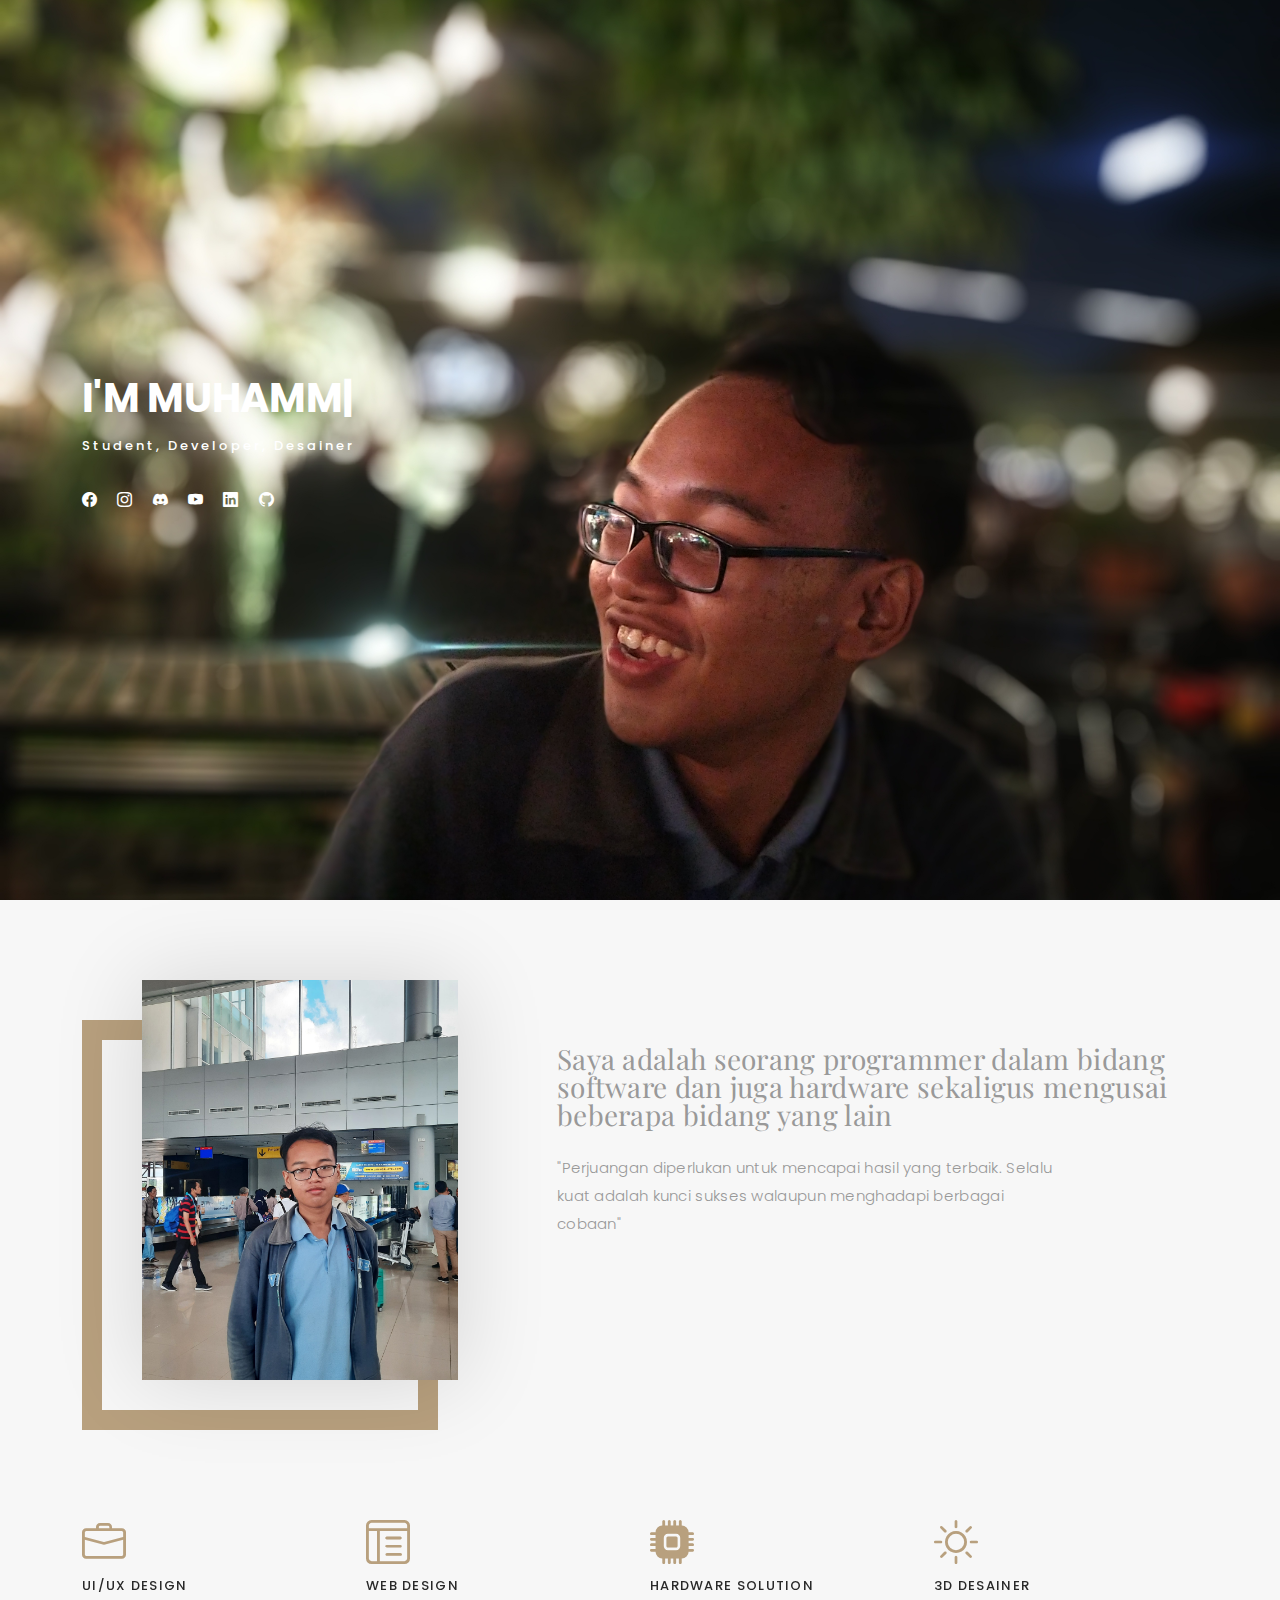
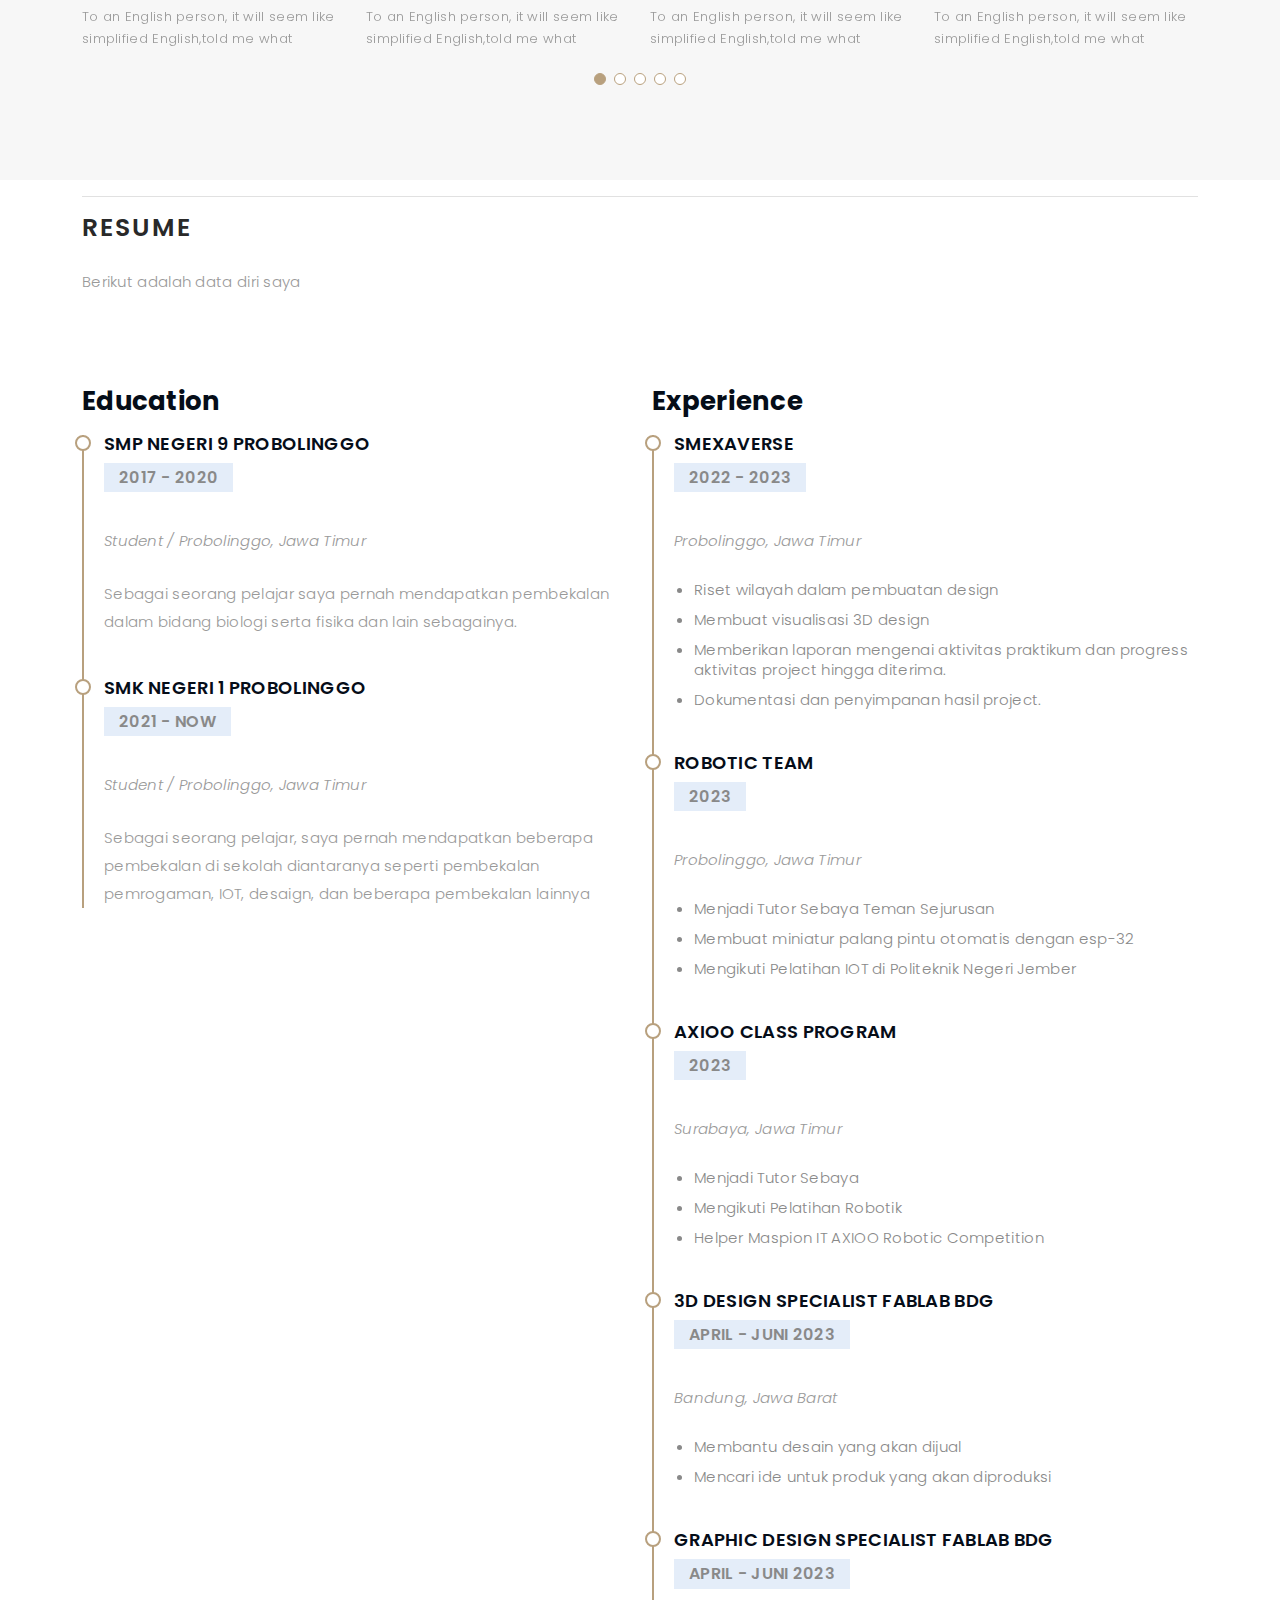
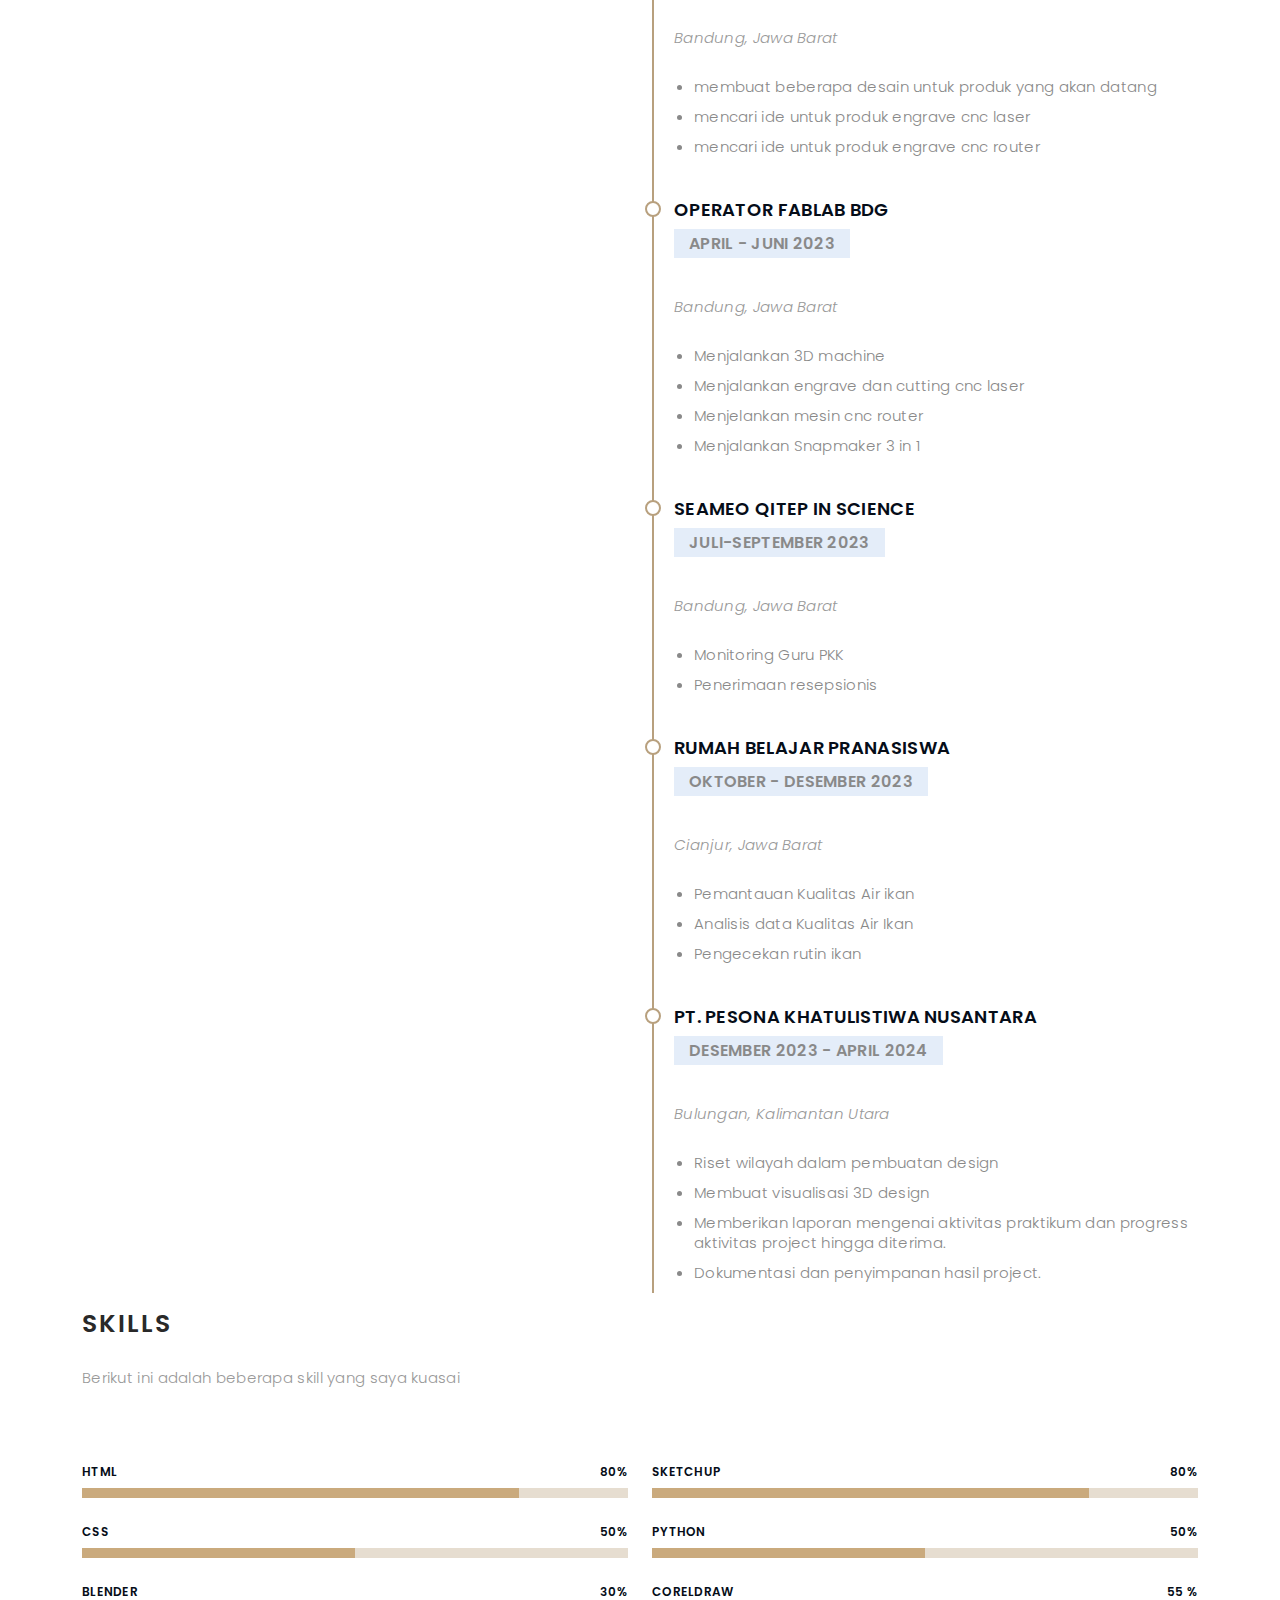
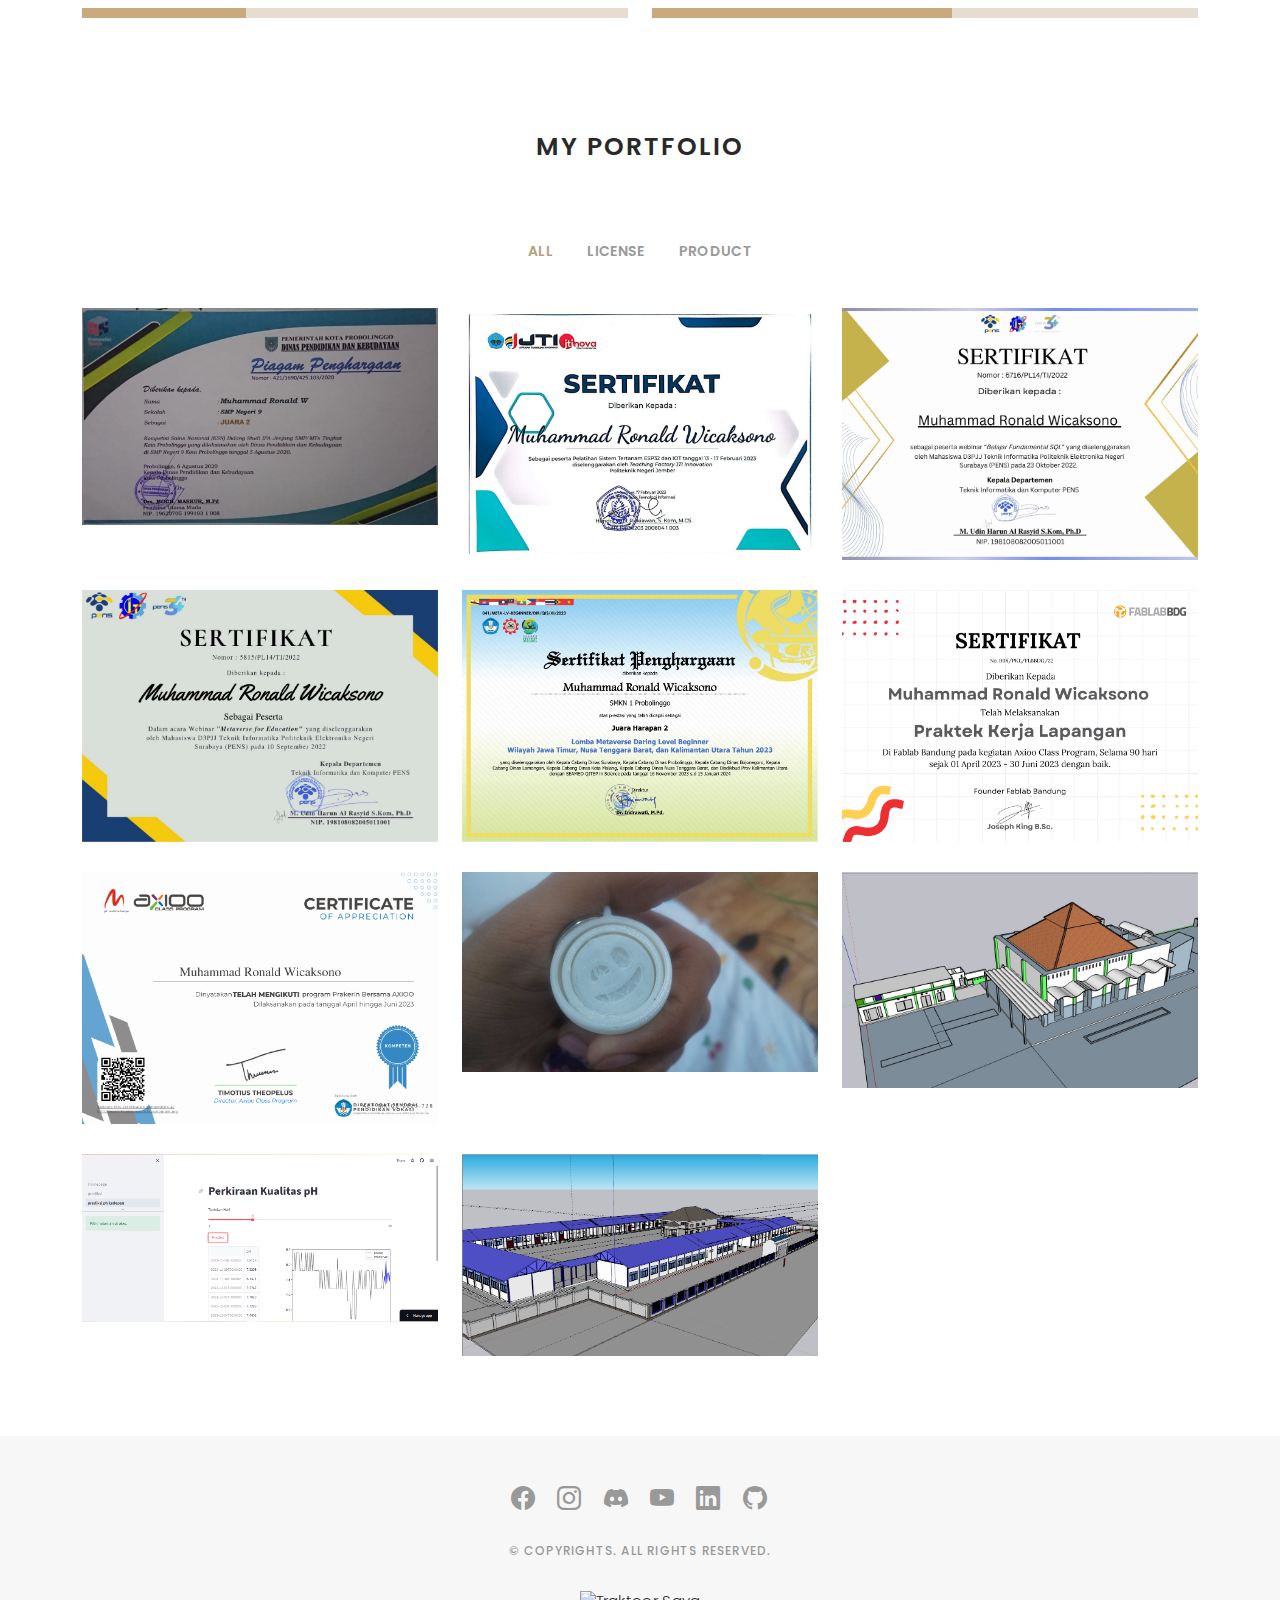
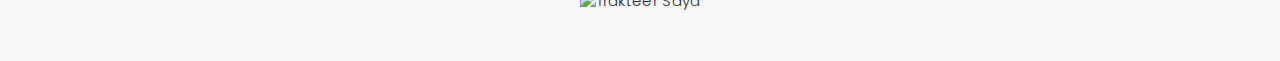
==== index.html @ d8daf514 "revisi1" ====
<!DOCTYPE html>
<html lang="en">

<head>
  <meta charset="utf-8">
  <meta content="width=device-width, initial-scale=1.0" name="viewport">

  <title>Portofolio</title>
  <meta content="" name="description">
  <meta content="" name="keywords">

  <!-- Favicons -->
  <link href="assets/img/favicon.png" rel="icon">
  <link href="assets/img/apple-touch-icon.png" rel="apple-touch-icon">

  <!-- Google Fonts -->
  <link href="https://fonts.googleapis.com/css?family=Poppins:300,300i,400,400i,500,500i,600,600i,700,700i|Playfair+Display:400,400i,500,500i,600,600i,700,700i,900,900i" rel="stylesheet">

  <!-- Vendor CSS Files -->
  <link href="assets/vendor/bootstrap/css/bootstrap.min.css" rel="stylesheet">
  <link href="assets/vendor/bootstrap-icons/bootstrap-icons.css" rel="stylesheet">
  <link href="assets/vendor/boxicons/css/boxicons.min.css" rel="stylesheet">
  <link href="assets/vendor/glightbox/css/glightbox.min.css" rel="stylesheet">
  <link href="assets/vendor/swiper/swiper-bundle.min.css" rel="stylesheet">

  <!-- Template Main CSS File -->
  <link href="assets/css/style.css" rel="stylesheet">


</head>



<body>

  <!-- ======= Header ======= -->
  <header id="header" class="fixed-top ">
    <div class="container d-flex align-items-center justify-content-between">

      <a href="index.html" class="logo"><img src="assets/img/logo-1.png" alt="" class="img-fluid"></a>
      <!-- Uncomment below if you prefer to use an text logo -->
      <!-- <h1 class="logo"><a href="index.html">Folio</a></h1> -->

      <nav id="navbar" class="navbar">
        <ul>
          <li><a class="nav-link scrollto active" href="#hero">Home</a></li>
          <li><a class="nav-link scrollto" href="#about">About</a></li>
          <li><a href="#resume" class="nav-link scrollto"> <span>Resume</span></a></li>
          <li><a class="nav-link  scrollto" href="#portfolio">Portfolio</a></li>
          <!-- <li><a class="nav-link  scrollto" href="#journal">Motivator</a></li> -->
          <li class="dropdown"><a href="#"><span>Blog</span> <i class="bi bi-chevron-down"></i></a>
            <ul>
              <li><a href="ebook.html">Ebook</a></li>
              <li><a href="video.html">Video</a></li>
              <li><a href="blog-grid.html">Blog</a></li>
            </ul>
          </li>
          <li><a class="nav-link scrollto" href="#contact">Contact</a></li>
          </ul>
          <i class="bi bi-list mobile-nav-toggle"></i>
      </nav><!-- .navbar -->

    </div>
  </header><!-- End Header -->

  <!-- ======= Hero Section ======= -->
  <div id="hero" class="home">

    <div class="container">
      <div class="hero-content">
        <h1>I'm <span class="typed" data-typed-items="Muhammad Ronald Wicaksono, Student, Developer, Desainer"></span></h1>
        <p>Student, Developer, Desainer</p>

        <ul class="list-unstyled list-social">
          <li><a href="https://www.facebook.com/roni.wicaksana.7"><i class="bi bi-facebook"></i></a></li>

          <li><a href="https://www.instagram.com/ronald_ue/"><i class="bi bi-instagram"></i></a></li>
          <li><a href="https://discord.gg/6JfQrn9T"><i class="bi bi-discord"></i></a></li>
          <li><a href="https://www.youtube.com/@Ronald_Wicaksono"><i class="bi bi-youtube"></i></a></li>
          <li><a href="https://www.linkedin.com/in/muhammad-ronald-wicaksono-7356532b0/"><i class="bi bi-linkedin"></i></a></li>
          <li><a href="https://github.com/ronald-afk"><i class="bi bi-github"></i></a></li>

        </ul>
      </div>
    </div>
  </div><!-- End Hero -->

  <main id="main">

    <!-- ======= About Section ======= -->
    <div id="about" class="paddsection">
      <div class="container">
        <div class="row justify-content-between">

          <div class="col-lg-4 ">
            <div class="div-img-bg">
              <div class="about-img">
                <img src="assets/img/Ronald1.jpg" class="img-responsive" alt="me">
              </div>
            </div>
          </div>

          <div class="col-lg-7">
            <div class="about-descr">

              <p class="p-heading">Saya adalah seorang programmer dalam bidang software dan juga hardware sekaligus mengusai beberapa bidang yang lain</p>
              <p class="separator">"Perjuangan diperlukan untuk mencapai hasil yang terbaik. Selalu kuat adalah kunci sukses walaupun menghadapi berbagai cobaan"</p>

            </div>
          </div>

        </div>
      </div>
    </div><!-- End About Section -->



    <!-- =======Services Section======= -->
    <div id="services">
      <div class="container">

        <div class="services-slider swiper" data-aos="fade-up" data-aos-delay="100">
          <div class="swiper-wrapper">

            <div class="swiper-slide">
              <div class="services-block">
                <i class="bi bi-briefcase"></i>
                <span>UI/UX DESIGN</span>
                <p class="separator">To an English person, it will seem like simplified English,told me what</p>
              </div>
            </div>
      
     <!-- End testimonial item -->

           
            <div class="swiper-slide">
              <div class="services-block">
                <i class="bi bi-layout-text-window-reverse"></i>
                <span>WEB DESIGN</span>
                <p class="separator">To an English person, it will seem like simplified English,told me what</p>
              </div>
            </div>
            <!-- End testimonial item -->

            <div class="swiper-slide">
              <div class="services-block">
                <i class="bi bi-cpu-fill"></i>
                <span>Hardware Solution</span>
                <p class="separator">To an English person, it will seem like simplified English,told me what</p>
              </div>
            </div>
            <!-- End testimonial item -->

            <div class="swiper-slide">
              <div class="services-block">
                <i class="bi bi-brightness-high"></i>
                <span>3D Desainer</span>
                <p class="separator">To an English person, it will seem like simplified English,told me what</p>
              </div>
            </div>
            <!-- End testimonial item -->

            <div class="swiper-slide">
              <div class="services-block">
                <i class="bi bi-wifi"></i>
                <span>Robotic/IOT</span>
                <p class="separator">To an English person, it will seem like simplified English,told me what</p>
              </div>
            </div>
            <!-- End testimonial item -->

          </div>
          <div class="swiper-pagination"></div>
        </div>

      </div>

    </div>
    <!-- End Services Section -->

<!-- ======= Resume Section ======= -->
    <section id="resume" class="resume">
      <div class="container">

        <div class="section-title">
          <hr>
          <h2>Resume</h2>
          <p>Berikut adalah data diri saya</p>
        </div>

        <div class="row">
          <div class="col-lg-6" data-aos="fade-up">
            
          
            <h3 class="resume-title">Education</h3>
          

            <div class="resume-item">
              <h4>SMP NEGERI 9 PROBOLINGGO</h4>
              <h5>2017 - 2020</h5>
              <p><em>Student / Probolinggo, Jawa Timur</em></p>
              <p>Sebagai seorang pelajar saya pernah mendapatkan pembekalan dalam bidang biologi serta fisika dan lain sebagainya.</p>
            </div>

            <div class="resume-item">
              <h4>SMK NEGERI 1 PROBOLINGGO</h4>
              <h5>2021 - NOW</h5>
              <p><em>Student / Probolinggo, Jawa Timur</em></p>
              <p>Sebagai seorang pelajar, saya pernah mendapatkan beberapa pembekalan di sekolah diantaranya seperti pembekalan pemrogaman, IOT, desaign, dan beberapa pembekalan lainnya</p>
            </div>
          </div>



          <div class="col-lg-6" data-aos="fade-up" data-aos-delay="100">
            
            
            
            <h3 class="resume-title">Experience</h3>
            <div class="resume-item">
              <h4>SMEXAVERSE</h4>
              <h5>2022 - 2023</h5>
              <p><em>Probolinggo, Jawa Timur</em></p>
              <ul>
                <li>Riset wilayah dalam pembuatan design</li>
                <li>Membuat visualisasi 3D design</li>
                <li>Memberikan laporan mengenai aktivitas praktikum dan progress aktivitas project hingga diterima.</li>
                <li>Dokumentasi dan penyimpanan hasil project.</li>
              </ul>
            </div>

            <div class="resume-item">
              <h4>Robotic Team</h4>
              <h5>2023</h5>
              <p><em>Probolinggo, Jawa Timur</em></p>
              <ul>
                <li>Menjadi Tutor Sebaya Teman Sejurusan</li>
                <li>Membuat miniatur palang pintu otomatis dengan esp-32</li>
                <li>Mengikuti Pelatihan IOT di Politeknik Negeri Jember</li>
              </ul>
            </div>

            <div class="resume-item">
              <h4>Axioo Class Program</h4>
              <h5>2023</h5>
              <p><em>Surabaya, Jawa Timur</em></p>
              <ul>
                <li>Menjadi Tutor Sebaya</li>
                <li>Mengikuti Pelatihan Robotik</li>
                <li>Helper Maspion IT AXIOO Robotic Competition</li>
              </ul>
            </div>

            <div class="resume-item">
              <h4>3D design specialist fablab bdg</h4>
              <h5>APRIL - JUNI 2023</h5>
              <p><em>Bandung, Jawa Barat </em></p>
              <ul>
                <li>Membantu desain yang akan dijual</li>
                <li>Mencari ide untuk produk yang akan diproduksi</li>
              </ul>
            </div>


            <div class="resume-item">
              <h4>Graphic design specialist fablab bdg</h4>
              <h5>APRIL - JUNI 2023</h5>
              <p><em>Bandung, Jawa Barat</em></p>
              <ul>
                <li>membuat beberapa desain untuk produk yang akan datang</li>
                <li>mencari ide untuk produk engrave cnc laser</li>
                <li>mencari ide untuk produk engrave cnc router </li>
              </ul>
            </div>

            <div class="resume-item">
              <h4>Operator fablab bdg</h4>
              <h5>APRIL - JUNI 2023</h5>
              <p><em>Bandung, Jawa Barat</em></p>
              <ul>
                <li>Menjalankan 3D machine</li>
                <li>Menjalankan engrave dan cutting cnc laser</li>
                <li>Menjelankan mesin cnc router </li>
                <li>Menjalankan Snapmaker 3 in 1</li>
              </ul>
            </div>

            <div class="resume-item">
              <h4>Seameo Qitep In Science</h4>
              <h5>JULI-SEPTEMBER 2023</h5>
              <p><em>Bandung, Jawa Barat</em></p>
              <ul>
                <li>Monitoring Guru PKK</li>
                <li>Penerimaan resepsionis</li>
              </ul>
            </div>
           
            <div class="resume-item">
              <h4>Rumah Belajar Pranasiswa</h4>
              <h5>OKTOBER - DESEMBER 2023</h5>
              <p><em>Cianjur, Jawa Barat</em></p>
              <ul>
                <li>Pemantauan Kualitas Air ikan</li>
                <li>Analisis data Kualitas Air Ikan</li>
                <li>Pengecekan rutin ikan</li>
              </ul>
            </div>

            <div class="resume-item">
              <h4>Pt. Pesona Khatulistiwa Nusantara</h4>
              <h5>DESEMBER 2023 - APRIL 2024</h5>
              <p><em>Bulungan, Kalimantan Utara</em></p>
              <ul>
                <li>Riset wilayah dalam pembuatan design</li>
                <li>Membuat visualisasi 3D design</li>
                <li>Memberikan laporan mengenai aktivitas praktikum dan progress aktivitas project hingga diterima.</li>
                <li>Dokumentasi dan penyimpanan hasil project.</li>
              </ul>
            </div>

            
          </div>
        </div>

      </div>
    </section>
<!--resume end-->


    <section id="skills" class="skills section-bg">
      <div class="container">

        <div class="section-title">
          <h2>Skills</h2>
          <p>Berikut ini adalah beberapa skill yang saya kuasai</p>
        </div>

        <div class="row skills-content">

          <div class="col-lg-6" data-aos="fade-up">

            <div class="progress">
              <span class="skill">HTML <i class="val">80%</i></span>
              <div class="progress-bar-wrap">
                <div class="progress-bar" role="progressbar" aria-valuenow="80" aria-valuemin="0" aria-valuemax="100" style="width: 80%;"></div>
              </div>
            </div>

            <div class="progress">
              <span class="skill">CSS <i class="val">50%</i></span>
              <div class="progress-bar-wrap">
                <div class="progress-bar" role="progressbar" aria-valuenow="50" aria-valuemin="0" aria-valuemax="100" style="width: 50%;"></div>
              </div>
            </div>

            <div class="progress">
              <span class="skill">Blender <i class="val">30%</i></span>
              <div class="progress-bar-wrap">
                <div class="progress-bar" role="progressbar" aria-valuenow="30" aria-valuemin="0" aria-valuemax="100" style="width: 30%;"></div>
              </div>
            </div>

          </div>

          <div class="col-lg-6" data-aos="fade-up" data-aos-delay="100">

            <div class="progress">
              <span class="skill">Sketchup <i class="val">80%</i></span>
              <div class="progress-bar-wrap">
                <div class="progress-bar" role="progressbar" aria-valuenow="80" aria-valuemin="0" aria-valuemax="100"style="width: 80%;"></div>
              </div>
            </div>

            <div class="progress">
              <span class="skill">python <i class="val">50%</i></span>
              <div class="progress-bar-wrap">
                <div class="progress-bar" role="progressbar" aria-valuenow="50" aria-valuemin="0" aria-valuemax="100" style="width: 50%;"></div>
              </div>
            </div>

            <div class="progress">
              <span class="skill">Coreldraw <i class="val">55 %</i></span>
              <div class="progress-bar-wrap">
                <div class="progress-bar" role="progressbar" aria-valuenow="55" aria-valuemin="0" aria-valuemax="100" style="width: 55%;"></div>
              </div>
            </div>

          </div>

        </div>

      </div>
    </section><!-- End Skills Section -->


    <!-- ======= Portfolio Section ======= -->
    <div id="portfolio" class="paddsection">

      <div class="container">
        <div class="section-title text-center">
          <h2>My Portfolio</h2>
        </div>
      </div>

      <div class="container">

        <div class="row">
          <div class="col-lg-12 d-flex justify-content-center">
            <ul id="portfolio-flters">
              <li data-filter="*" class="filter-active">All</li>
              <li data-filter=".filter-app">License</li>
              <li data-filter=".filter-card">Product</li>
            </ul>
          </div>
        </div>

        <div class="row portfolio-container">
          
          <div class="col-lg-4 col-md-6 portfolio-item filter-app">
            <img src="assets/img/portfolio/Image-026_21_17_10.jpg" class="img-fluid" alt="">
            <div class="portfolio-info">
              <h4>Olimpiade Sains Nasional Jenjang SMP Tingkat Kota</h4>
              <p>Juara 2</p>
              <a href="assets/img/portfolio/Image-026_21_17_10.jpg" data-gallery="portfolioGallery" class="portfolio-lightbox preview-link" title="Sertifikat"><i class="bx bx-plus"></i></a>
              <!-- <a href="olim.html" class="details-link" title="More Details"><i class="bx bx-link"></i></a> -->
            </div>
          </div>


          <div class="col-lg-4 col-md-6 portfolio-item filter-app">
            <img src="assets/img/portfolio/019f91025c5849c688b2c9b4520b6557-1.png" class="img-fluid" alt="">
            <div class="portfolio-info">
              <h4>Pelatihan Robotik Politeknik jember</h4>
              <p>IOT</p>
              <a href="assets/img/portfolio/019f91025c5849c688b2c9b4520b6557-1.png" data-gallery="portfolioGallery" class="portfolio-lightbox preview-link" title="Sertifikat"><i class="bx bx-plus"></i></a>
              <!-- <a href="portfolio-details.html" class="details-link" title="More Details"><i class="bx bx-link"></i></a> -->
            </div>
          </div>

          <div class="col-lg-4 col-md-6 portfolio-item filter-app">
            <img src="assets/img/portfolio/4D00048D-CD06-4955-98D0-FE4026859D26.jpg" class="img-fluid" alt="">
            <div class="portfolio-info">
              <h4>Webinar SQL PENS</h4>
              <p>Fundamental SQL</p>
              <a href="assets/img/portfolio/4D00048D-CD06-4955-98D0-FE4026859D26.jpg" data-gallery="portfolioGallery" class="portfolio-lightbox preview-link" title="Sertifikat"><i class="bx bx-plus"></i></a>
              <!-- <a href="portfolio-details.html" class="details-link" title="More Details"><i class="bx bx-link"></i></a> -->
            </div>
          </div>

          <div class="col-lg-4 col-md-6 portfolio-item filter-app">
            <img src="assets/img/portfolio/Muhammad Ronald Wicaksono-1.png" class="img-fluid" alt="">
            <div class="portfolio-info">
              <h4>Metaverse Education PENS</h4>
              <p>Fundamental Metaverse</p>
              <a href="assets/img/portfolio/Muhammad Ronald Wicaksono-1.png" data-gallery="portfolioGallery" class="portfolio-lightbox preview-link" title="Sertifikat"><i class="bx bx-plus"></i></a>
              <!-- <a href="portfolio-details.html" class="details-link" title="More Details"><i class="bx bx-link"></i></a> -->
            </div>
          </div>

          <div class="col-lg-4 col-md-6 portfolio-item filter-app">
            <img src="assets/img/portfolio/11_Sertifikat Juara Harapan Meta lv Beginner-1.png" class="img-fluid" alt="">
            <div class="portfolio-info">
              <h4>Metaverse Daring Level Beginner Wilayah Jawa Timur, Nusa Tenggara Barat, 
                Kalimantan Utara 2023
                 </h4>
              <p>Fundamental Metaverse</p>
              <a href="assets/img/portfolio/11_Sertifikat Juara Harapan Meta lv Beginner-1.png" data-gallery="portfolioGallery" class="portfolio-lightbox preview-link" title="Sertifikat"><i class="bx bx-plus"></i></a>
              <!-- <a href="portfolio-details.html" class="details-link" title="More Details"><i class="bx bx-link"></i></a> -->
            </div>
          </div>


          <div class="col-lg-4 col-md-6 portfolio-item filter-app">
            <img src="assets/img/portfolio/Sertifikat Fablab Bandung-5.png" class="img-fluid" alt="">
            <div class="portfolio-info">
              <h4>Fablab Bandung</h4>
              <p>Praktek Kerja Lapangan</p>
              <a href="assets/img/portfolio/Sertifikat Fablab Bandung-5.png" data-gallery="portfolioGallery" class="portfolio-lightbox preview-link" title="Sertifikat"><i class="bx bx-plus"></i></a>
              <!-- <a href="portfolio-details.html" class="details-link" title="More Details"><i class="bx bx-link"></i></a> -->
            </div>
          </div>

          <div class="col-lg-4 col-md-6 portfolio-item filter-app">
            <img src="assets/img/portfolio/muhammad-ronald-wicaksono-axioo.png" class="img-fluid" alt="">
            <div class="portfolio-info">
              <h4>AXIOO</h4>
              <p>Praktek Kerja Lapangan</p>
              <a href="assets/img/portfolio/muhammad-ronald-wicaksono-axioo.png" data-gallery="portfolioGallery" class="portfolio-lightbox preview-link" title="Sertifikat"><i class="bx bx-plus"></i></a>
              <!-- <a href="portfolio-details.html" class="details-link" title="More Details"><i class="bx bx-link"></i></a> -->
            </div>
          </div>


          <div class="col-lg-4 col-md-6 portfolio-item filter-card">
            <img src="assets/img/portfolio/WhatsApp Image 2023-07-04 at 06.11.07.jpg" class="img-fluid" alt="">
            <div class="portfolio-info">
              <h4>3D PRINT</h4>
              <p>Emoji dan lainnya</p>
              <a href="assets/img/portfolio/WhatsApp Image 2023-07-04 at 06.11.07.jpg" data-gallery="portfolioGallery" class="portfolio-lightbox preview-link" title="produk"><i class="bx bx-plus"></i></a>
              <!-- <a href="Fablab.html" class="details-link" title="More Details"><i class="bx bx-link"></i></a> -->
            </div>
          </div>

         
          <div class="col-lg-4 col-md-6 portfolio-item filter-card">
            <img src="assets/img/portfolio/Screenshot 2023-07-03 134053.jpg" class="img-fluid" alt="">
            <div class="portfolio-info">
              <h4>Musholla dan ruang pramuka SMKN 1 PROBOLINGGO</h4>
              <p>Metaverse 2022</p>
              <a href="assets/img/portfolio/Screenshot 2023-07-03 134053.jpg" data-gallery="portfolioGallery" class="portfolio-lightbox preview-link" title="produk"><i class="bx bx-plus"></i></a>
              <!-- <a href="portfolio-details.html" class="details-link" title="More Details"><i class="bx bx-link"></i></a> -->
            </div> 
          </div>

            <div class="col-lg-4 col-md-6 portfolio-item filter-card">
            <img src="assets/img/portfolio/Capture2.PNG" class="img-fluid" alt="">
            <div class="portfolio-info">
              <h4>Prediksi Kualitas Air Ikan Nila</h4>
              <p>Rumah Belajar Pranasiswa</p>
              <a href="assets/img/portfolio/Capture2.PNG" data-gallery="portfolioGallery" class="portfolio-lightbox preview-link" title="produk"><i class="bx bx-plus"></i></a>
              <a href="Kualitas.html" class="details-link" title="More Details"><i class="bx bx-link"></i></a>
            </div> 
          </div>


          <div class="col-lg-4 col-md-6 portfolio-item filter-card">
            <img src="assets/img/portfolio/rancangan SMA.png" class="img-fluid" alt="">
            <div class="portfolio-info">
              <h4>Rancangan Sekolah Menengah Atas</h4>
              <p>PT. PESONA KHATULISTIWA NUSANTARA</p>
              <a href="assets/img/portfolio/rancangan SMA.png" data-gallery="portfolioGallery" class="portfolio-lightbox preview-link" title="Desaign"><i class="bx bx-plus"></i></a>
              <a href="Sekayan.html" class="details-link" title="More Details"><i class="bx bx-link"></i></a>
            </div> 
          </div>








        </div>
      </div>
    </div>
    






    
    
    <!-- End Portfolio Section -->

    <!-- ======= Journal Section ======= -->
    <!-- <div id="journal" class="text-left paddsection">

      <div class="container">
        <div class="section-title text-center">
          <h2>Motivator</h2>
        </div>
      </div>

        <div class="container">
          <div class="journal-block">
            <div class="row">

              <div class="col-lg-4 col-md-6">
                <div class="journal-info">

                  <img src="assets/img/download (3).jpeg" class="img-responsive" alt="img"></a>

                  <div class="journal-txt">

                    <h4>Cak Lontong</h4>

                    <p class="separator">"Hidup ini adalah pilihan, anda harus menentukannya sekarang, atau pilihan itu yang akan menentukan 
                      hidup anda sekarang, itu akan sangat sakit, seperti saya. nanti."</p>

                  </div>

                </div>
              </div>

              <div class="col-lg-4 col-md-6">
                <div class="journal-info">

                <img src="assets/img/1200x600-viral-tulisan-almarhum-dono-warkop-kritik-polisi-beperut-gendut-200714b.jpg" class="img-responsive" alt="img"></a>

                  <div class="journal-txt">

                    <h4>Dono</h4>
                    <p class="separator">"Status sosial tampaknya menjadi penting dalam kehidupan kita. Siapa yang bicara dan bukan apa yang dibicarakan masih menjadi gaya hidup kita."
                    </p>

                  </div>

                </div>
              </div>

              <div class="col-lg-4 col-md-6">
                <div class="journal-info">

                  <img src="assets/img/download (2).jpeg" class="img-responsive" alt="img"></a>

                  <div class="journal-txt">

                    <h4>ALBERT EINSTAIN</h4>
                    <p class="separator">"A person who never made a mistake never tried anything new."
                    </p>

                  </div>

                </div>
              </div>

            </div>
          </div>
        </div>

    </div> -->
    

    <!-- ======= Contact Section ======= -->
    <!-- <div id="contact" class="paddsection">
      <div class="container">
        <div class="contact-block1">
          <div class="row">

            <div class="col-lg-6">
              <div class="contact-contact">

                <h2 class="mb-30">GET IN TOUCH</h2>

                <ul class="contact-details">
                  <li><span>Jl. Kh. Ahmad Dahlan, No.02</span></li>
                  <li><span>Probolinggo, Indonesia</span></li>
                  <li><span>+62 823-1791-6900</span></li>
                  <li><span>ronaldwicaksono005@gmail.com</span></li>
                </ul>

              </div>
            </div>

            <div class="col-lg-6">
              <form action="forms/contact.php" method="post" role="form" class="php-email-form">
                <div class="row gy-3">

                  <div class="col-lg-6">
                    <div class="form-group contact-block1">
                      <input type="text" name="name" class="form-control" id="name" placeholder="Your Name" required>
                    </div>
                  </div>

                  <div class="col-lg-6">
                    <div class="form-group">
                      <input type="email" class="form-control" name="email" id="email" placeholder="Your Email" required>
                    </div>
                  </div>

                  <div class="col-lg-12">
                    <div class="form-group">
                      <input type="text" class="form-control" name="subject" id="subject" placeholder="Subject" required>
                    </div>
                  </div>

                  <div class="col-lg-12">
                    <div class="form-group">
                      <textarea class="form-control" name="message" placeholder="Message" required></textarea>
                    </div>
                  </div>

                  <div class="col-lg-12">
                    <div class="loading">Loading</div>
                    <div class="error-message"></div>
                    <div class="sent-message">Your message has been sent. Thank you!</div>
                  </div>

                  <div class="mt-0">
                    <input type="submit" class="btn btn-defeault btn-send" value="Send message">
                  </div>

                </div>
              </form>
            </div>
          </div>
        </div>
      </div>
    </div>End Contact Section -->

  </main><!-- End #main -->

  <!-- ======= Footer ======= -->
  <div id="footer" class="text-center">
    <div class="container">
      <div class="socials-media text-center">

        <ul class="list-unstyled">
          <li><a href="https://www.facebook.com/roni.wicaksana.7"><i class="bi bi-facebook"></i></a></li>
          
          <li><a href="https://www.instagram.com/ronald_ue/"><i class="bi bi-instagram"></i></a></li>
          <li><a href="https://discord.gg/6JfQrn9T"><i class="bi bi-discord"></i></a></li>
          <li><a href="https://www.youtube.com/@Ronald_Wicaksono"><i class="bi bi-youtube"></i></a></li>
          <li><a href="https://www.linkedin.com/in/muhammad-ronald-wicaksono-7356532b0/"><i class="bi bi-linkedin"></i></a></li>
          <li><a href="https://github.com/ronald-afk"><i class="bi bi-github"></i></a></li>
        </ul>

      </div>

      <p>&copy; Copyrights. All rights reserved.</p>
      <a href="https://trakteer.id/RonaldWicaksono" target="_blank"><img id="wse-buttons-preview" src="https://cdn.trakteer.id/images/embed/trbtn-red-1.png" height="40" style="border:0px;height:40px;" alt="Trakteer Saya"></a>
      <div class="credits">
      
        
      </div>

    </div>
  </div><!-- End Footer -->

  <a href="#" class="back-to-top d-flex align-items-center justify-content-center"><i class="bi bi-arrow-up-short"></i></a>

  <!-- Vendor JS Files -->
  <script src="assets/vendor/bootstrap/js/bootstrap.bundle.min.js"></script>
  <script src="assets/vendor/glightbox/js/glightbox.min.js"></script>
  <script src="assets/vendor/isotope-layout/isotope.pkgd.min.js"></script>
  <script src="assets/vendor/swiper/swiper-bundle.min.js"></script>
  <script src="assets/vendor/typed.js/typed.umd.js"></script>
  <script src="assets/vendor/php-email-form/validate.js"></script>

  <!-- Template Main JS File -->
  <script src="assets/js/main.js"></script>

</body>

</html>
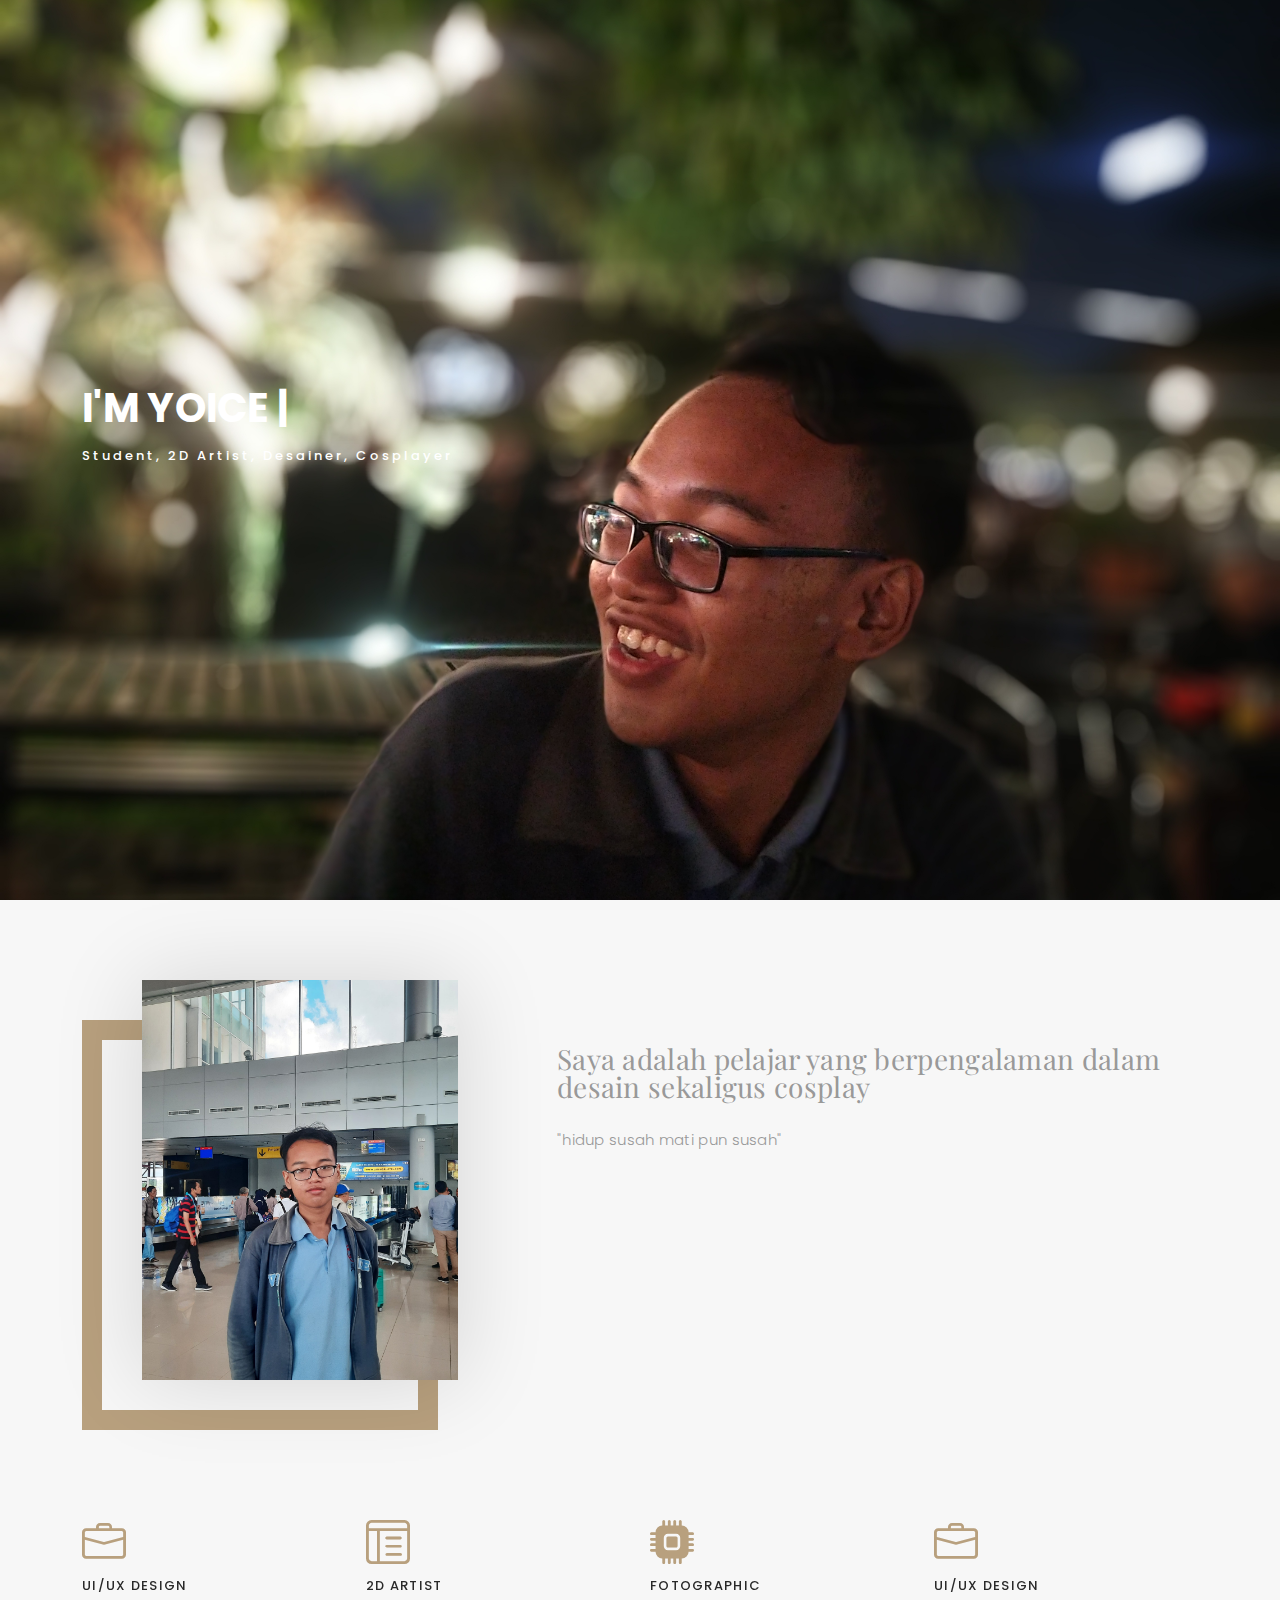
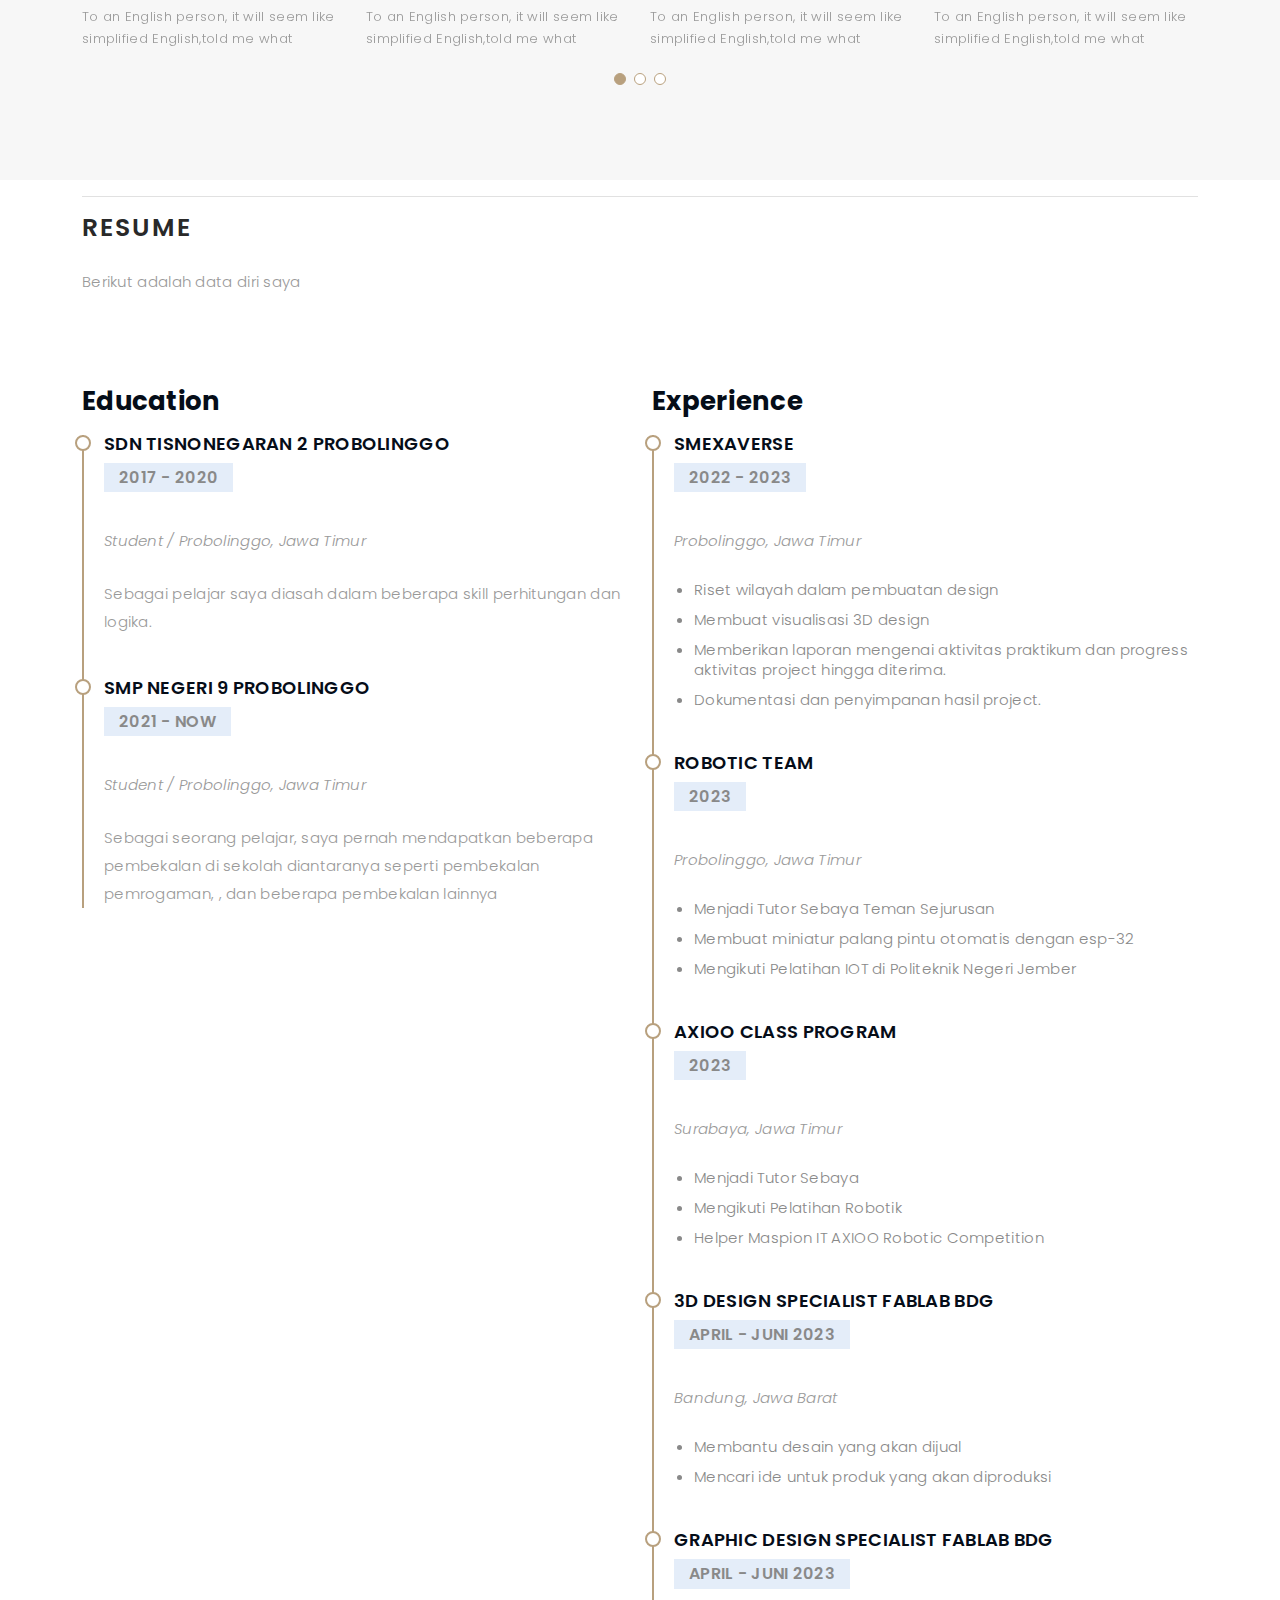
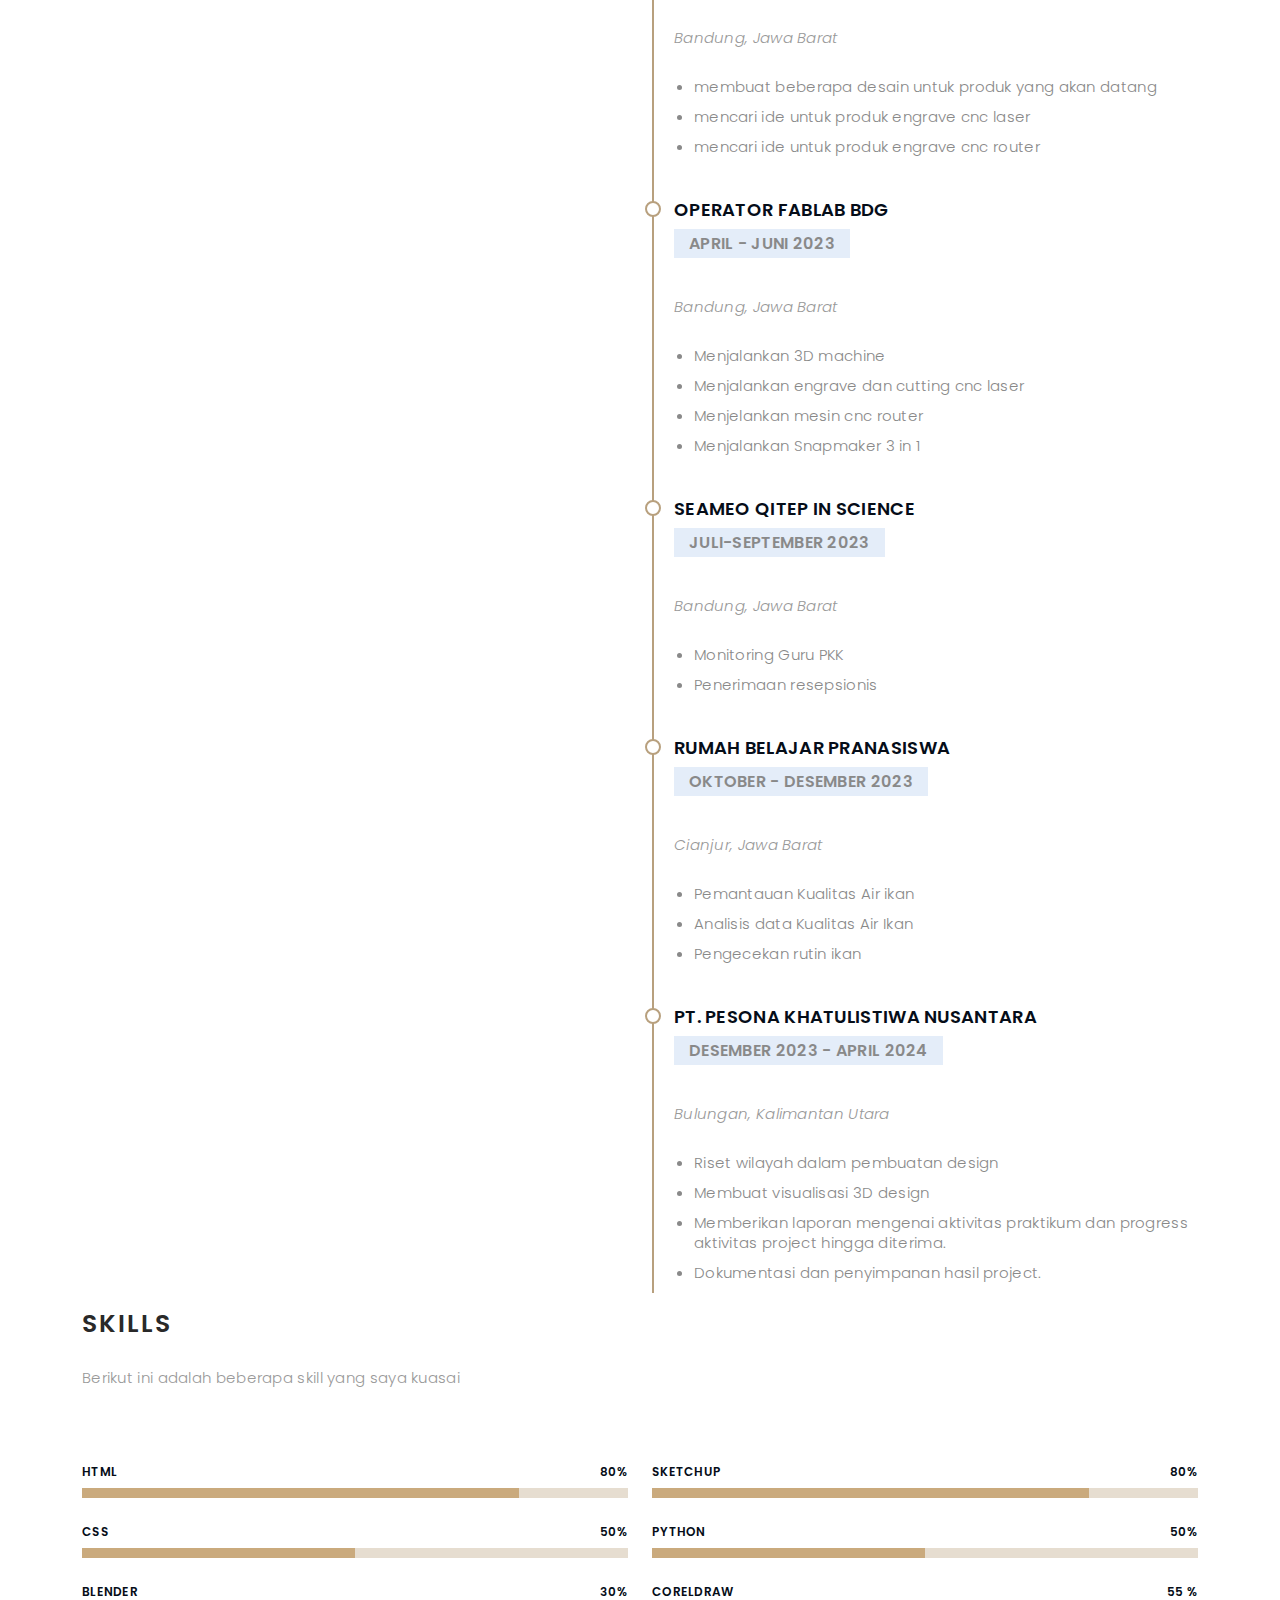
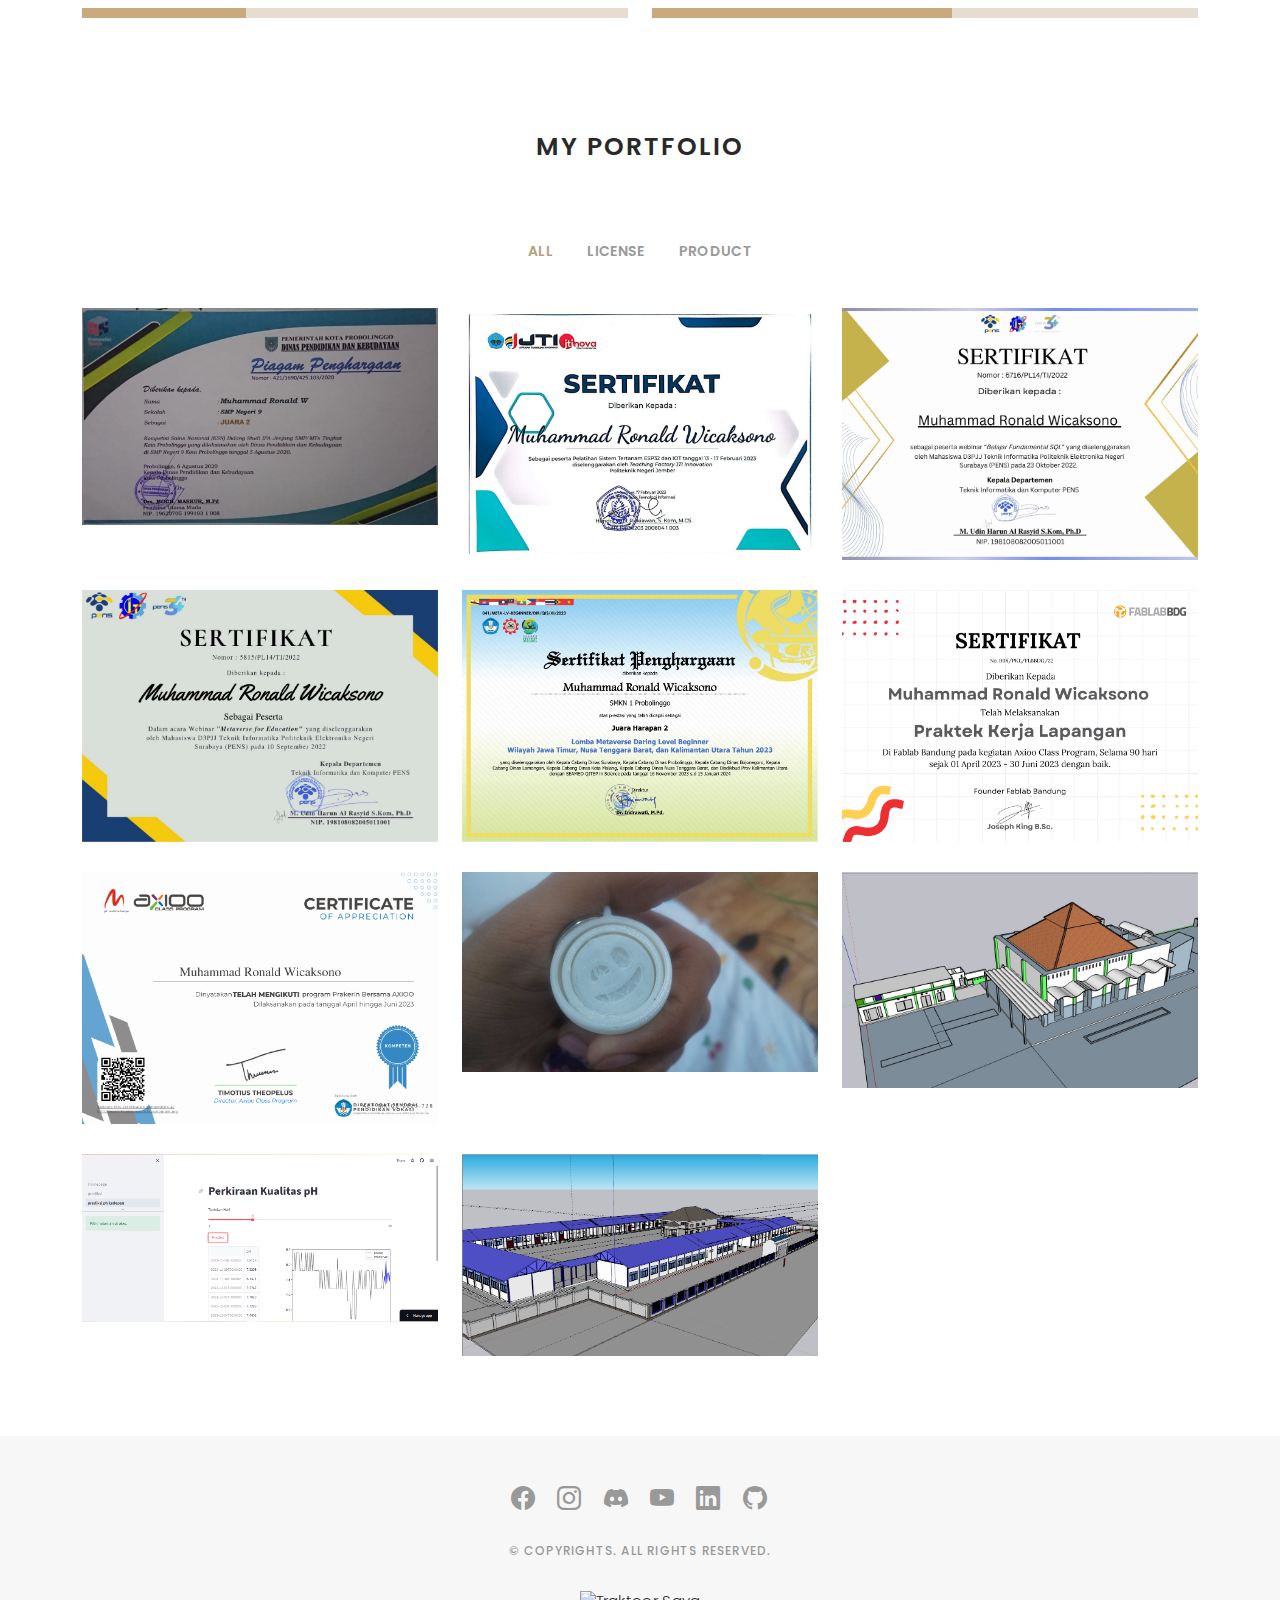
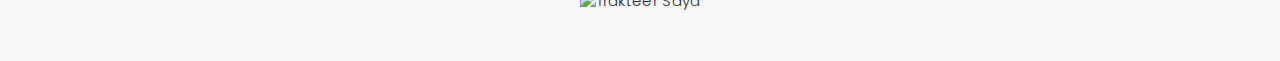
==== commit 655c8fc2: "Update index.html" ====
--- a/index.html
+++ b/index.html
@@ -48,14 +48,14 @@
           <li><a href="#resume" class="nav-link scrollto"> <span>Resume</span></a></li>
           <li><a class="nav-link  scrollto" href="#portfolio">Portfolio</a></li>
           <!-- <li><a class="nav-link  scrollto" href="#journal">Motivator</a></li> -->
-          <li class="dropdown"><a href="#"><span>Blog</span> <i class="bi bi-chevron-down"></i></a>
+          <!-- <li class="dropdown"><a href="#"><span>Blog</span> <i class="bi bi-chevron-down"></i></a>
             <ul>
               <li><a href="ebook.html">Ebook</a></li>
               <li><a href="video.html">Video</a></li>
               <li><a href="blog-grid.html">Blog</a></li>
             </ul>
-          </li>
-          <li><a class="nav-link scrollto" href="#contact">Contact</a></li>
+          </li> -->
+          <!-- <li><a class="nav-link scrollto" href="#contact">Contact</a></li> -->
           </ul>
           <i class="bi bi-list mobile-nav-toggle"></i>
       </nav><!-- .navbar -->
@@ -68,17 +68,18 @@
 
     <div class="container">
       <div class="hero-content">
-        <h1>I'm <span class="typed" data-typed-items="Muhammad Ronald Wicaksono, Student, Developer, Desainer"></span></h1>
-        <p>Student, Developer, Desainer</p>
+        <h1>I'm <span class="typed" data-typed-items="Yoice Retno Dwi Wardhani, Student, Desainer, 2D Artist, Cosplayer"></span></h1>
+        <p>Student, 2D Artist, Desainer, Cosplayer</p>
 
         <ul class="list-unstyled list-social">
-          <li><a href="https://www.facebook.com/roni.wicaksana.7"><i class="bi bi-facebook"></i></a></li>
-
-          <li><a href="https://www.instagram.com/ronald_ue/"><i class="bi bi-instagram"></i></a></li>
-          <li><a href="https://discord.gg/6JfQrn9T"><i class="bi bi-discord"></i></a></li>
-          <li><a href="https://www.youtube.com/@Ronald_Wicaksono"><i class="bi bi-youtube"></i></a></li>
-          <li><a href="https://www.linkedin.com/in/muhammad-ronald-wicaksono-7356532b0/"><i class="bi bi-linkedin"></i></a></li>
-          <li><a href="https://github.com/ronald-afk"><i class="bi bi-github"></i></a></li>
+          <!-- <li><a href="https://www.facebook.com/roni.wicaksana.7"><i class="bi bi-facebook"></i></a></li> -->
+          <!-- <li><a href="https://www.instagram.com/ronald_ue/"><i class="bi bi-instagram"></i></a></li> -->
+          <!-- <li><a href="https://www.instagram.com/ronald_ue/"><i class="bi bi-instagram"></i></a></li> -->
+          <!-- <li><a href="https://www.instagram.com/ronald_ue/"><i class="bi bi-instagram"></i></a></li> -->
+          <!-- <li><a href="https://discord.gg/6JfQrn9T"><i class="bi bi-discord"></i></a></li> -->
+          <!-- <li><a href="https://www.youtube.com/@Ronald_Wicaksono"><i class="bi bi-youtube"></i></a></li> -->
+          <!-- <li><a href="https://www.linkedin.com/in/muhammad-ronald-wicaksono-7356532b0/"><i class="bi bi-linkedin"></i></a></li> -->
+          <!-- <li><a href="https://github.com/ronald-afk"><i class="bi bi-github"></i></a></li> -->
 
         </ul>
       </div>
@@ -103,8 +104,8 @@
           <div class="col-lg-7">
             <div class="about-descr">
 
-              <p class="p-heading">Saya adalah seorang programmer dalam bidang software dan juga hardware sekaligus mengusai beberapa bidang yang lain</p>
-              <p class="separator">"Perjuangan diperlukan untuk mencapai hasil yang terbaik. Selalu kuat adalah kunci sukses walaupun menghadapi berbagai cobaan"</p>
+              <p class="p-heading">Saya adalah pelajar yang berpengalaman dalam desain sekaligus cosplay</p>
+              <p class="separator">"hidup susah mati pun susah"</p>
 
             </div>
           </div>
@@ -136,7 +137,7 @@
             <div class="swiper-slide">
               <div class="services-block">
                 <i class="bi bi-layout-text-window-reverse"></i>
-                <span>WEB DESIGN</span>
+                <span>2d artist</span>
                 <p class="separator">To an English person, it will seem like simplified English,told me what</p>
               </div>
             </div>
@@ -145,28 +146,28 @@
             <div class="swiper-slide">
               <div class="services-block">
                 <i class="bi bi-cpu-fill"></i>
-                <span>Hardware Solution</span>
+                <span>Fotographic</span>
                 <p class="separator">To an English person, it will seem like simplified English,told me what</p>
               </div>
             </div>
             <!-- End testimonial item -->
 
-            <div class="swiper-slide">
+            <!-- <div class="swiper-slide">
               <div class="services-block">
                 <i class="bi bi-brightness-high"></i>
                 <span>3D Desainer</span>
                 <p class="separator">To an English person, it will seem like simplified English,told me what</p>
               </div>
-            </div>
+            </div> -->
             <!-- End testimonial item -->
 
-            <div class="swiper-slide">
+            <!-- <div class="swiper-slide">
               <div class="services-block">
                 <i class="bi bi-wifi"></i>
                 <span>Robotic/IOT</span>
                 <p class="separator">To an English person, it will seem like simplified English,told me what</p>
               </div>
-            </div>
+            </div> -->
             <!-- End testimonial item -->
 
           </div>
@@ -196,17 +197,17 @@
           
 
             <div class="resume-item">
-              <h4>SMP NEGERI 9 PROBOLINGGO</h4>
+              <h4>SDN TISNONEGARAN 2 PROBOLINGGO</h4>
               <h5>2017 - 2020</h5>
               <p><em>Student / Probolinggo, Jawa Timur</em></p>
-              <p>Sebagai seorang pelajar saya pernah mendapatkan pembekalan dalam bidang biologi serta fisika dan lain sebagainya.</p>
-            </div>
-
-            <div class="resume-item">
-              <h4>SMK NEGERI 1 PROBOLINGGO</h4>
+              <p>Sebagai pelajar saya diasah dalam beberapa skill perhitungan dan logika.</p>
+            </div>
+
+            <div class="resume-item">
+              <h4>SMP NEGERI 9 PROBOLINGGO</h4>
               <h5>2021 - NOW</h5>
               <p><em>Student / Probolinggo, Jawa Timur</em></p>
-              <p>Sebagai seorang pelajar, saya pernah mendapatkan beberapa pembekalan di sekolah diantaranya seperti pembekalan pemrogaman, IOT, desaign, dan beberapa pembekalan lainnya</p>
+              <p>Sebagai seorang pelajar, saya pernah mendapatkan beberapa pembekalan di sekolah diantaranya seperti pembekalan pemrogaman, , dan beberapa pembekalan lainnya</p>
             </div>
           </div>
 
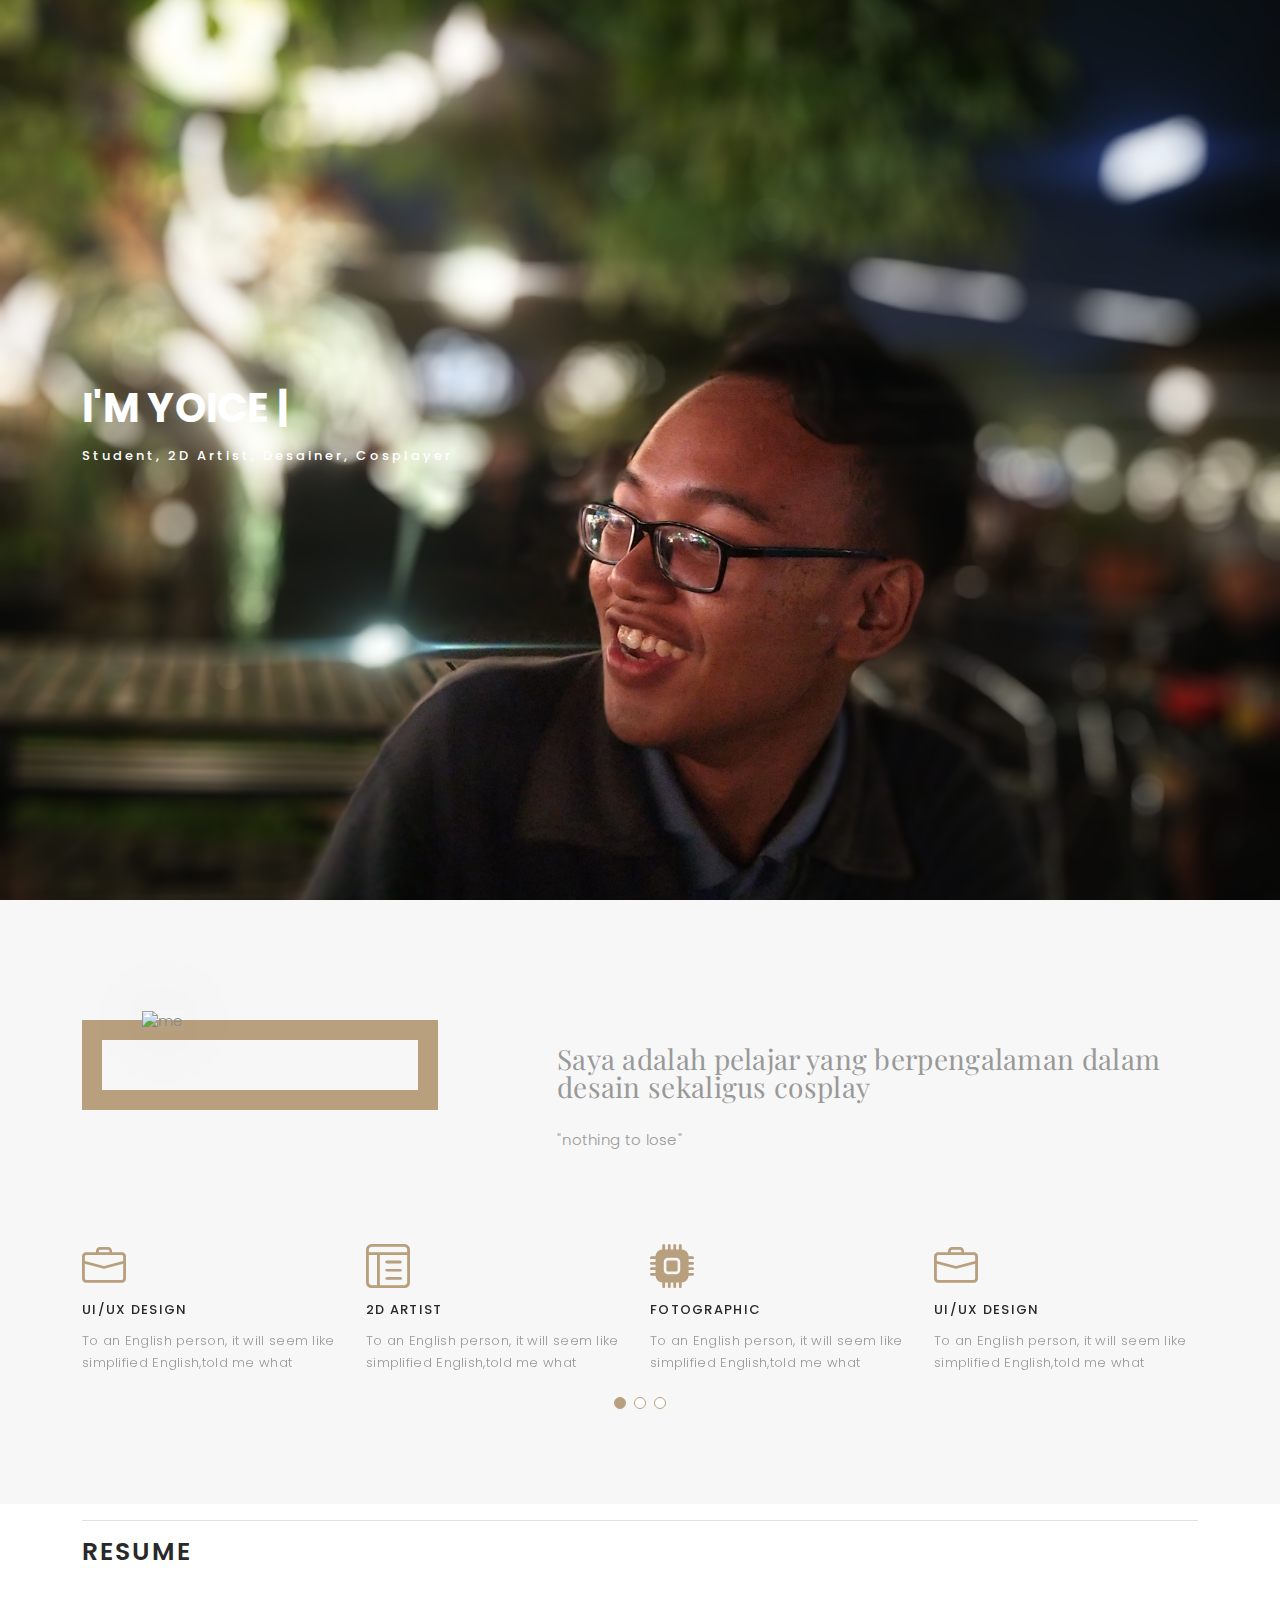
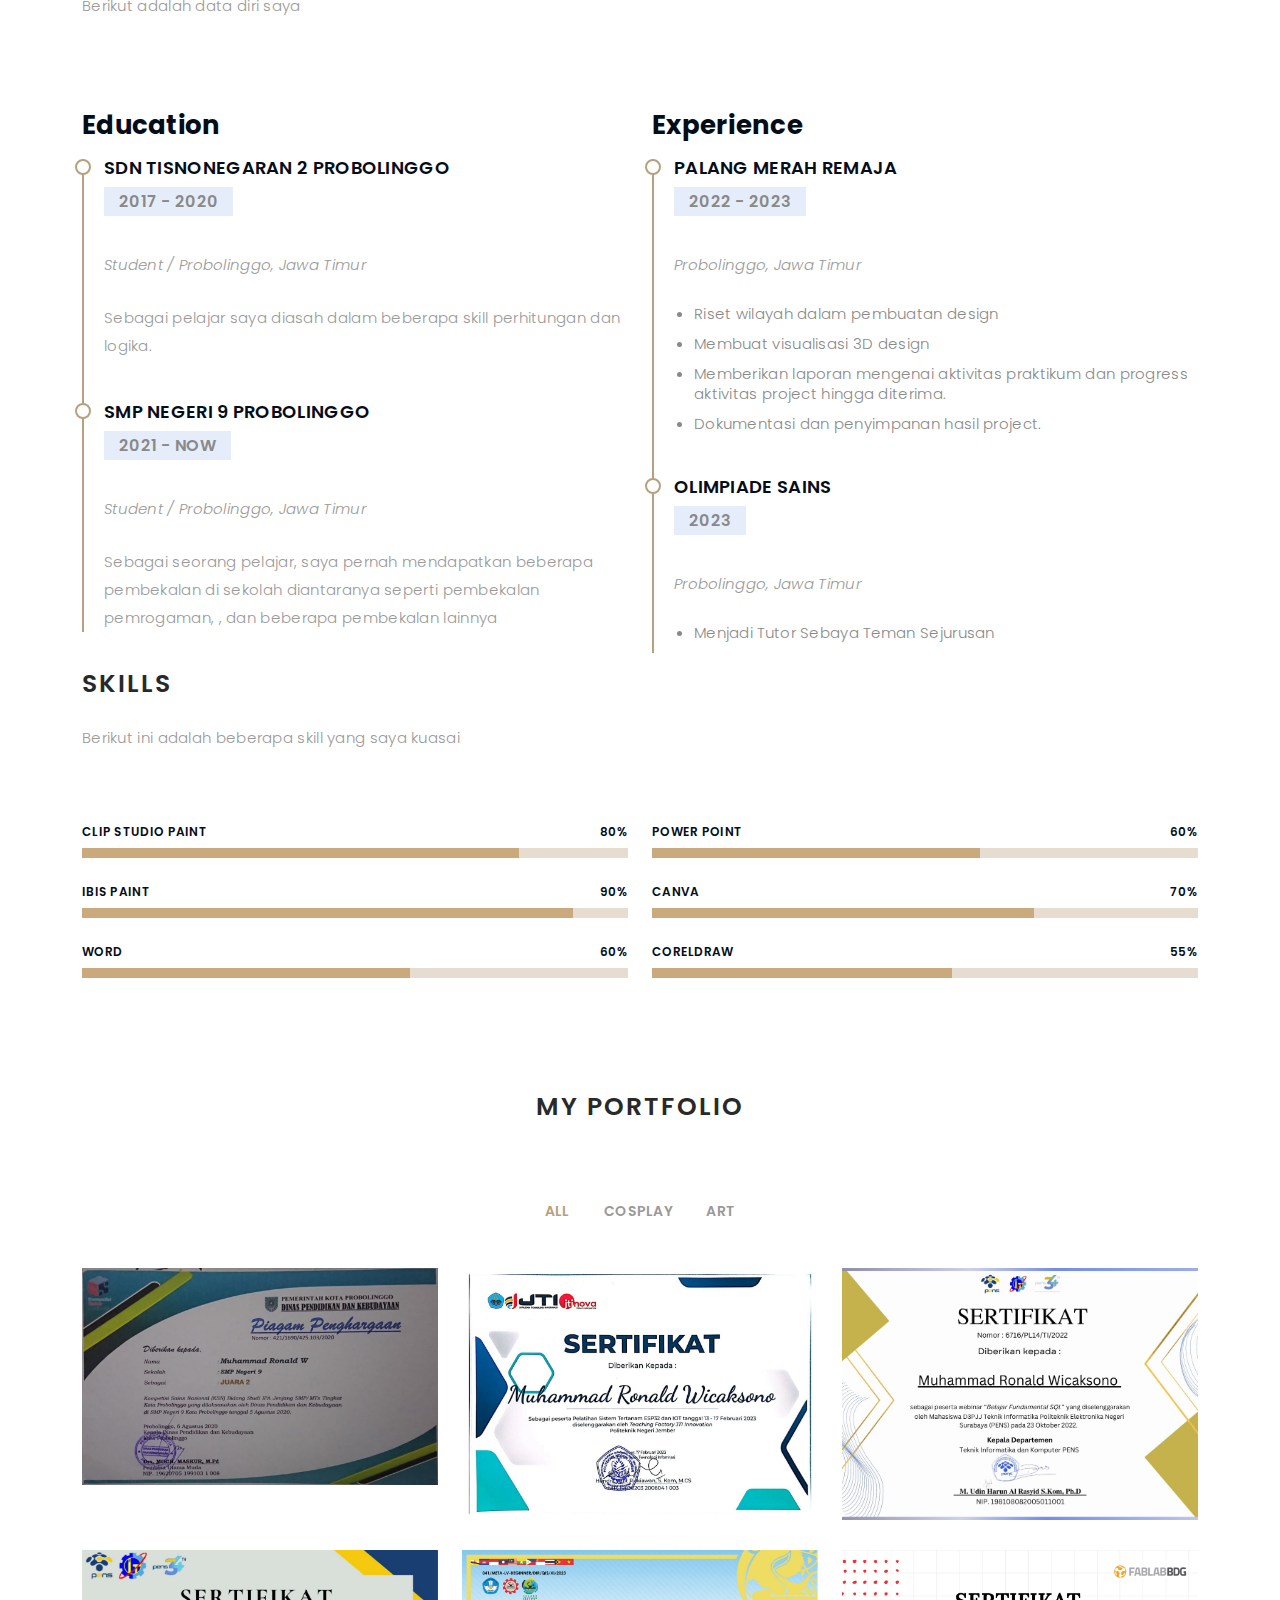
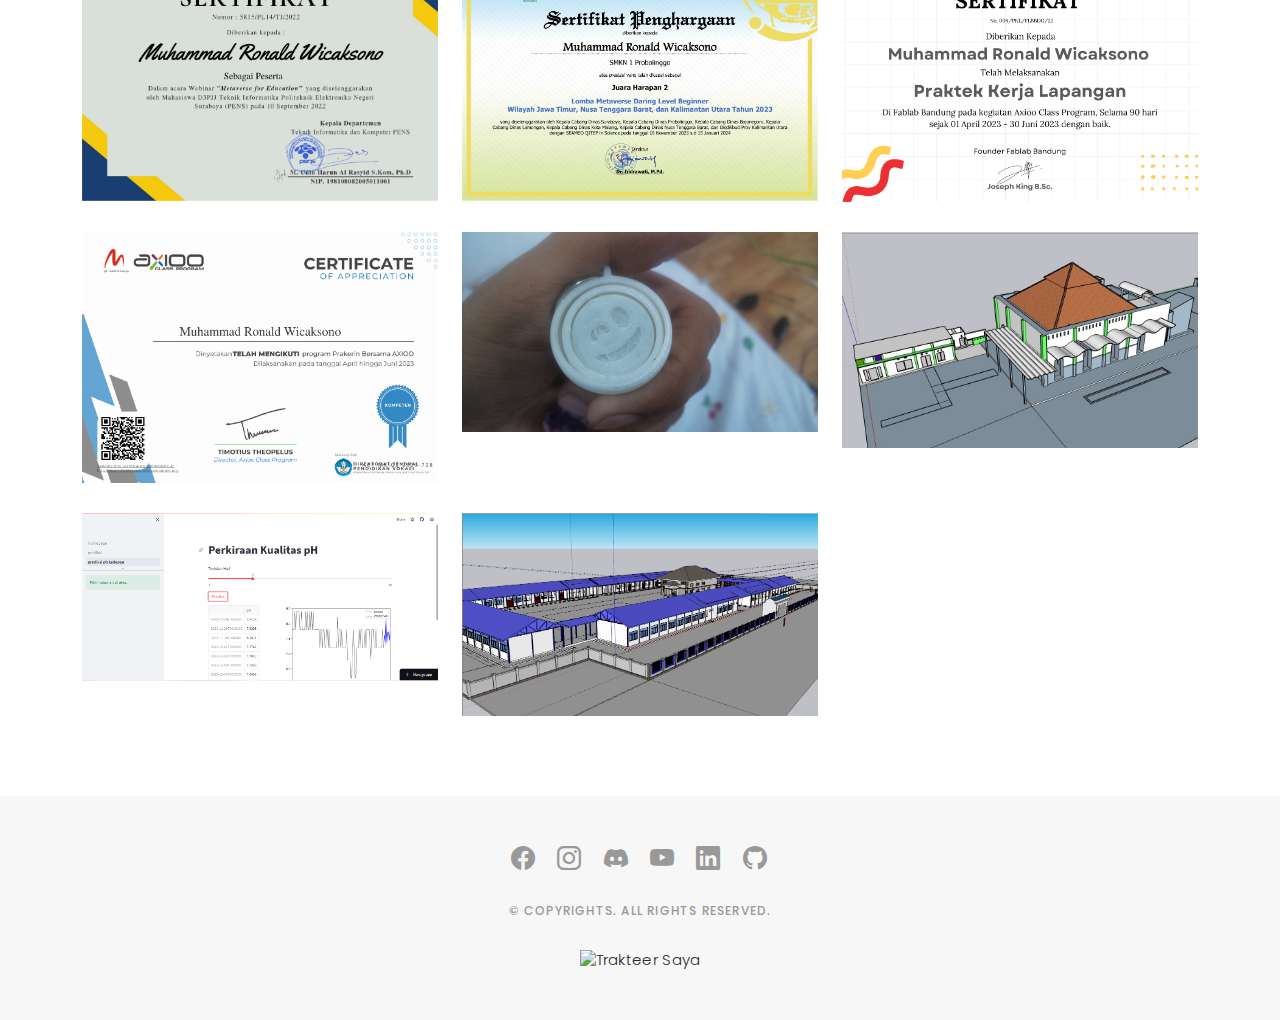
==== commit 4d47398d: "update baur" ====
--- a/index.html
+++ b/index.html
@@ -48,14 +48,14 @@
           <li><a href="#resume" class="nav-link scrollto"> <span>Resume</span></a></li>
           <li><a class="nav-link  scrollto" href="#portfolio">Portfolio</a></li>
           <!-- <li><a class="nav-link  scrollto" href="#journal">Motivator</a></li> -->
-          <!-- <li class="dropdown"><a href="#"><span>Blog</span> <i class="bi bi-chevron-down"></i></a>
+          <li class="dropdown"><a href="#"><span>Blog</span> <i class="bi bi-chevron-down"></i></a>
             <ul>
-              <li><a href="ebook.html">Ebook</a></li>
-              <li><a href="video.html">Video</a></li>
-              <li><a href="blog-grid.html">Blog</a></li>
+              <li><a href="ebook.html">Cosplay</a></li>
+              <li><a href="video.html">Arts</a></li>
+              <!-- <li><a href="blog-grid.html">Blog</a></li> -->
             </ul>
-          </li> -->
-          <!-- <li><a class="nav-link scrollto" href="#contact">Contact</a></li> -->
+          </li>
+          <li><a class="nav-link scrollto" href="#contact">Contact</a></li>
           </ul>
           <i class="bi bi-list mobile-nav-toggle"></i>
       </nav><!-- .navbar -->
@@ -96,7 +96,7 @@
           <div class="col-lg-4 ">
             <div class="div-img-bg">
               <div class="about-img">
-                <img src="assets/img/Ronald1.jpg" class="img-responsive" alt="me">
+                <img src="assets/img/crop miku2.jpg" class="img-responsive" alt="me">
               </div>
             </div>
           </div>
@@ -105,7 +105,7 @@
             <div class="about-descr">
 
               <p class="p-heading">Saya adalah pelajar yang berpengalaman dalam desain sekaligus cosplay</p>
-              <p class="separator">"hidup susah mati pun susah"</p>
+              <p class="separator">"nothing to lose"</p>
 
             </div>
           </div>
@@ -219,7 +219,7 @@
             
             <h3 class="resume-title">Experience</h3>
             <div class="resume-item">
-              <h4>SMEXAVERSE</h4>
+              <h4>PALANG MERAH REMAJA</h4>
               <h5>2022 - 2023</h5>
               <p><em>Probolinggo, Jawa Timur</em></p>
               <ul>
@@ -231,93 +231,17 @@
             </div>
 
             <div class="resume-item">
-              <h4>Robotic Team</h4>
+              <h4>OLIMPIADE SAINS</h4>
               <h5>2023</h5>
               <p><em>Probolinggo, Jawa Timur</em></p>
               <ul>
                 <li>Menjadi Tutor Sebaya Teman Sejurusan</li>
-                <li>Membuat miniatur palang pintu otomatis dengan esp-32</li>
-                <li>Mengikuti Pelatihan IOT di Politeknik Negeri Jember</li>
+                <!-- <li>Membuat miniatur palang pintu otomatis dengan esp-32</li>
+                <li>Mengikuti Pelatihan IOT di Politeknik Negeri Jember</li> -->
               </ul>
             </div>
 
-            <div class="resume-item">
-              <h4>Axioo Class Program</h4>
-              <h5>2023</h5>
-              <p><em>Surabaya, Jawa Timur</em></p>
-              <ul>
-                <li>Menjadi Tutor Sebaya</li>
-                <li>Mengikuti Pelatihan Robotik</li>
-                <li>Helper Maspion IT AXIOO Robotic Competition</li>
-              </ul>
-            </div>
-
-            <div class="resume-item">
-              <h4>3D design specialist fablab bdg</h4>
-              <h5>APRIL - JUNI 2023</h5>
-              <p><em>Bandung, Jawa Barat </em></p>
-              <ul>
-                <li>Membantu desain yang akan dijual</li>
-                <li>Mencari ide untuk produk yang akan diproduksi</li>
-              </ul>
-            </div>
-
-
-            <div class="resume-item">
-              <h4>Graphic design specialist fablab bdg</h4>
-              <h5>APRIL - JUNI 2023</h5>
-              <p><em>Bandung, Jawa Barat</em></p>
-              <ul>
-                <li>membuat beberapa desain untuk produk yang akan datang</li>
-                <li>mencari ide untuk produk engrave cnc laser</li>
-                <li>mencari ide untuk produk engrave cnc router </li>
-              </ul>
-            </div>
-
-            <div class="resume-item">
-              <h4>Operator fablab bdg</h4>
-              <h5>APRIL - JUNI 2023</h5>
-              <p><em>Bandung, Jawa Barat</em></p>
-              <ul>
-                <li>Menjalankan 3D machine</li>
-                <li>Menjalankan engrave dan cutting cnc laser</li>
-                <li>Menjelankan mesin cnc router </li>
-                <li>Menjalankan Snapmaker 3 in 1</li>
-              </ul>
-            </div>
-
-            <div class="resume-item">
-              <h4>Seameo Qitep In Science</h4>
-              <h5>JULI-SEPTEMBER 2023</h5>
-              <p><em>Bandung, Jawa Barat</em></p>
-              <ul>
-                <li>Monitoring Guru PKK</li>
-                <li>Penerimaan resepsionis</li>
-              </ul>
-            </div>
-           
-            <div class="resume-item">
-              <h4>Rumah Belajar Pranasiswa</h4>
-              <h5>OKTOBER - DESEMBER 2023</h5>
-              <p><em>Cianjur, Jawa Barat</em></p>
-              <ul>
-                <li>Pemantauan Kualitas Air ikan</li>
-                <li>Analisis data Kualitas Air Ikan</li>
-                <li>Pengecekan rutin ikan</li>
-              </ul>
-            </div>
-
-            <div class="resume-item">
-              <h4>Pt. Pesona Khatulistiwa Nusantara</h4>
-              <h5>DESEMBER 2023 - APRIL 2024</h5>
-              <p><em>Bulungan, Kalimantan Utara</em></p>
-              <ul>
-                <li>Riset wilayah dalam pembuatan design</li>
-                <li>Membuat visualisasi 3D design</li>
-                <li>Memberikan laporan mengenai aktivitas praktikum dan progress aktivitas project hingga diterima.</li>
-                <li>Dokumentasi dan penyimpanan hasil project.</li>
-              </ul>
-            </div>
+            
 
             
           </div>
@@ -341,23 +265,23 @@
           <div class="col-lg-6" data-aos="fade-up">
 
             <div class="progress">
-              <span class="skill">HTML <i class="val">80%</i></span>
+              <span class="skill">Clip Studio Paint <i class="val">80%</i></span>
               <div class="progress-bar-wrap">
                 <div class="progress-bar" role="progressbar" aria-valuenow="80" aria-valuemin="0" aria-valuemax="100" style="width: 80%;"></div>
               </div>
             </div>
 
             <div class="progress">
-              <span class="skill">CSS <i class="val">50%</i></span>
+              <span class="skill">Ibis Paint <i class="val">90%</i></span>
               <div class="progress-bar-wrap">
-                <div class="progress-bar" role="progressbar" aria-valuenow="50" aria-valuemin="0" aria-valuemax="100" style="width: 50%;"></div>
+                <div class="progress-bar" role="progressbar" aria-valuenow="90" aria-valuemin="0" aria-valuemax="100" style="width: 90%;"></div>
               </div>
             </div>
 
             <div class="progress">
-              <span class="skill">Blender <i class="val">30%</i></span>
+              <span class="skill">Word <i class="val">60%</i></span>
               <div class="progress-bar-wrap">
-                <div class="progress-bar" role="progressbar" aria-valuenow="30" aria-valuemin="0" aria-valuemax="100" style="width: 30%;"></div>
+                <div class="progress-bar" role="progressbar" aria-valuenow="60" aria-valuemin="0" aria-valuemax="100" style="width: 60%;"></div>
               </div>
             </div>
 
@@ -366,21 +290,21 @@
           <div class="col-lg-6" data-aos="fade-up" data-aos-delay="100">
 
             <div class="progress">
-              <span class="skill">Sketchup <i class="val">80%</i></span>
+              <span class="skill">Power Point <i class="val">60%</i></span>
               <div class="progress-bar-wrap">
-                <div class="progress-bar" role="progressbar" aria-valuenow="80" aria-valuemin="0" aria-valuemax="100"style="width: 80%;"></div>
+                <div class="progress-bar" role="progressbar" aria-valuenow="60" aria-valuemin="0" aria-valuemax="100"style="width: 60%;"></div>
               </div>
             </div>
 
             <div class="progress">
-              <span class="skill">python <i class="val">50%</i></span>
+              <span class="skill">Canva <i class="val">70%</i></span>
               <div class="progress-bar-wrap">
-                <div class="progress-bar" role="progressbar" aria-valuenow="50" aria-valuemin="0" aria-valuemax="100" style="width: 50%;"></div>
+                <div class="progress-bar" role="progressbar" aria-valuenow="70" aria-valuemin="0" aria-valuemax="100" style="width: 70%;"></div>
               </div>
             </div>
 
             <div class="progress">
-              <span class="skill">Coreldraw <i class="val">55 %</i></span>
+              <span class="skill">Coreldraw <i class="val">55%</i></span>
               <div class="progress-bar-wrap">
                 <div class="progress-bar" role="progressbar" aria-valuenow="55" aria-valuemin="0" aria-valuemax="100" style="width: 55%;"></div>
               </div>
@@ -409,8 +333,8 @@
           <div class="col-lg-12 d-flex justify-content-center">
             <ul id="portfolio-flters">
               <li data-filter="*" class="filter-active">All</li>
-              <li data-filter=".filter-app">License</li>
-              <li data-filter=".filter-card">Product</li>
+              <li data-filter=".filter-app">Cosplay</li>
+              <li data-filter=".filter-card">Art</li>
             </ul>
           </div>
         </div>
@@ -533,7 +457,6 @@
               <a href="Sekayan.html" class="details-link" title="More Details"><i class="bx bx-link"></i></a>
             </div> 
           </div>
-
 
 
 
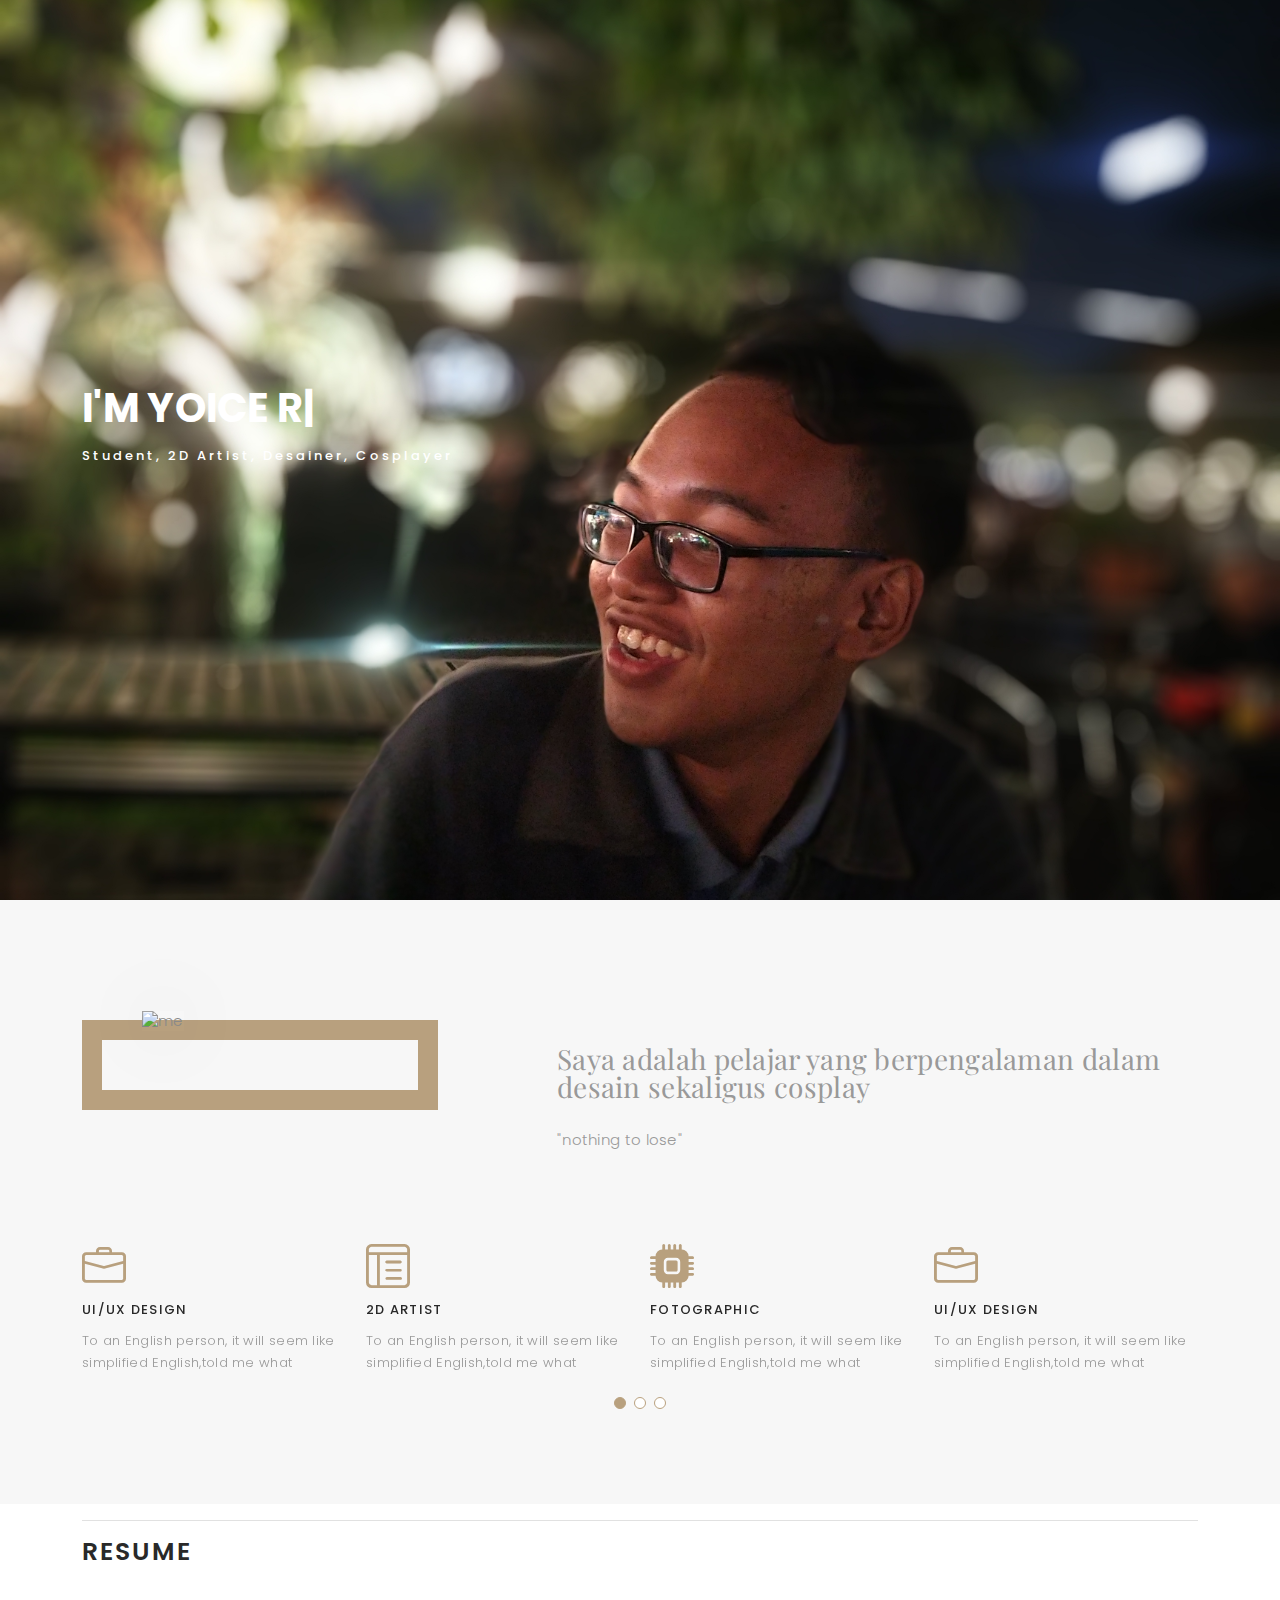
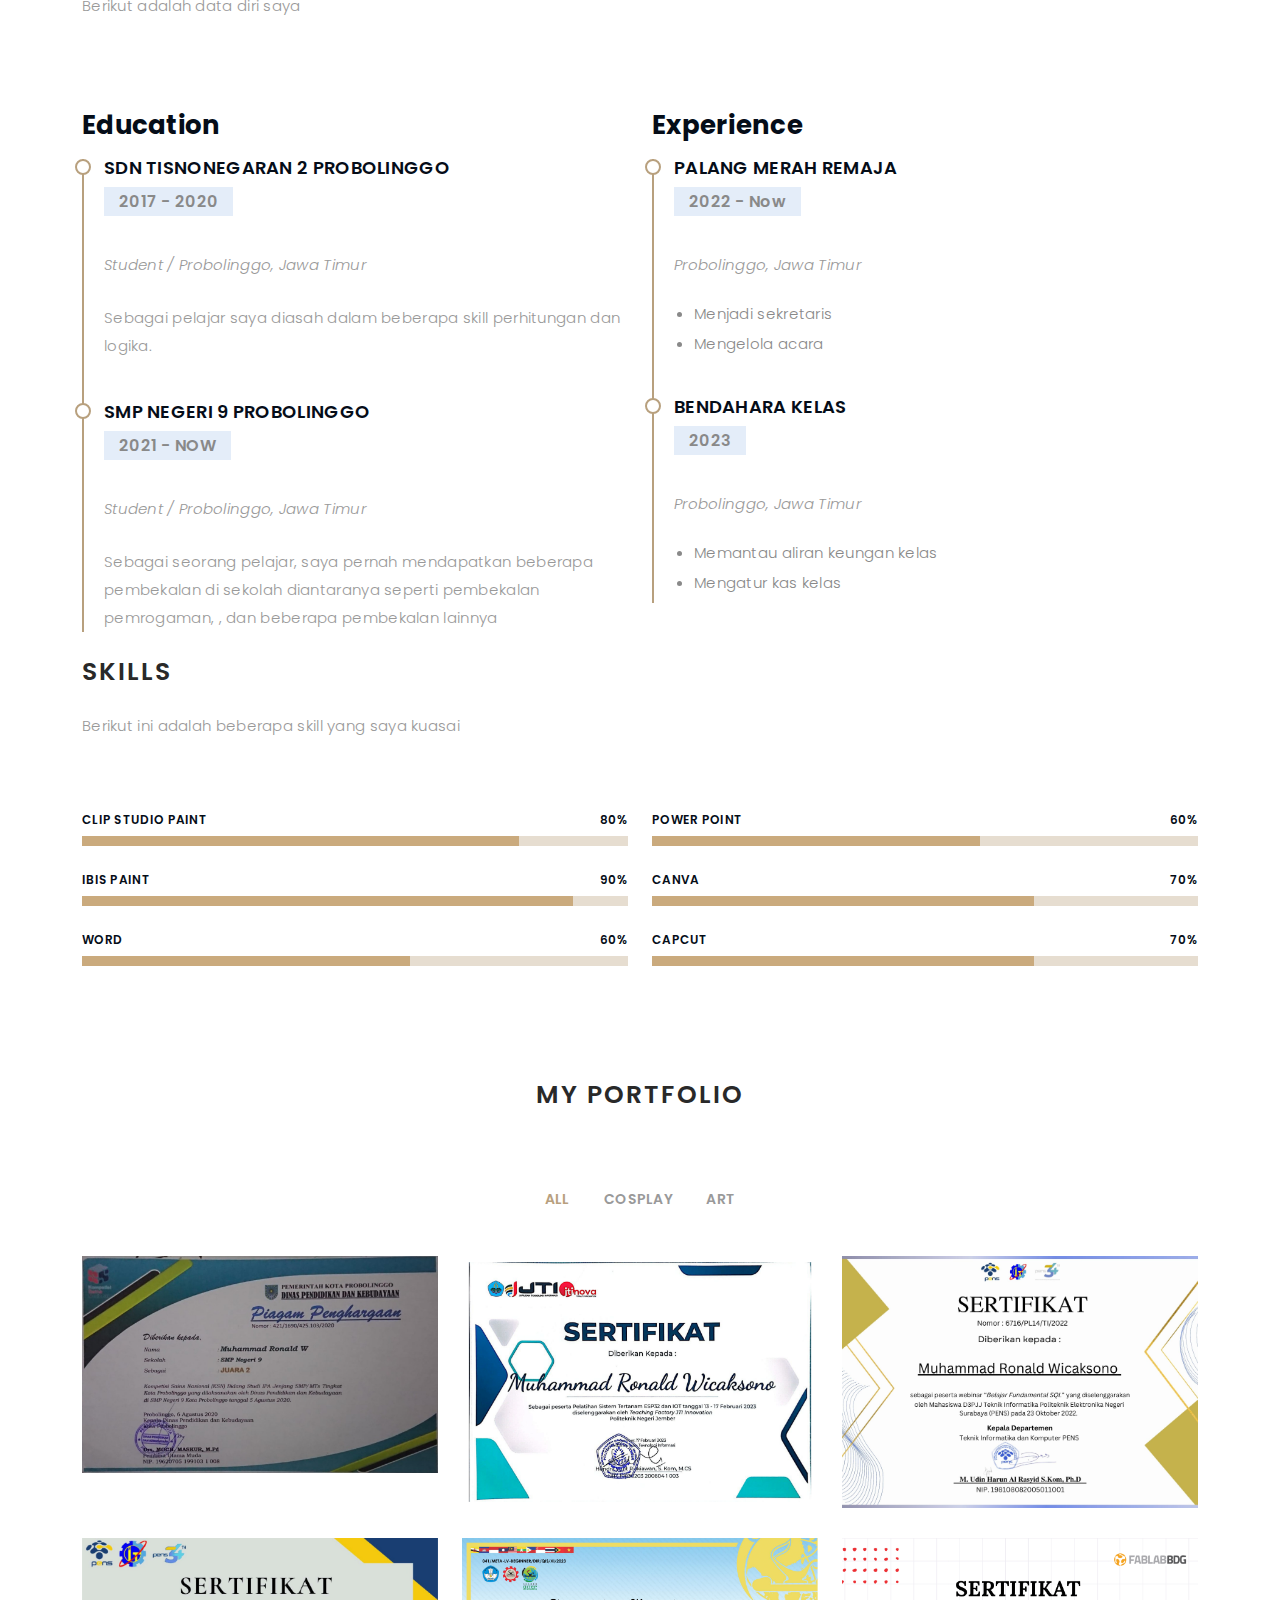
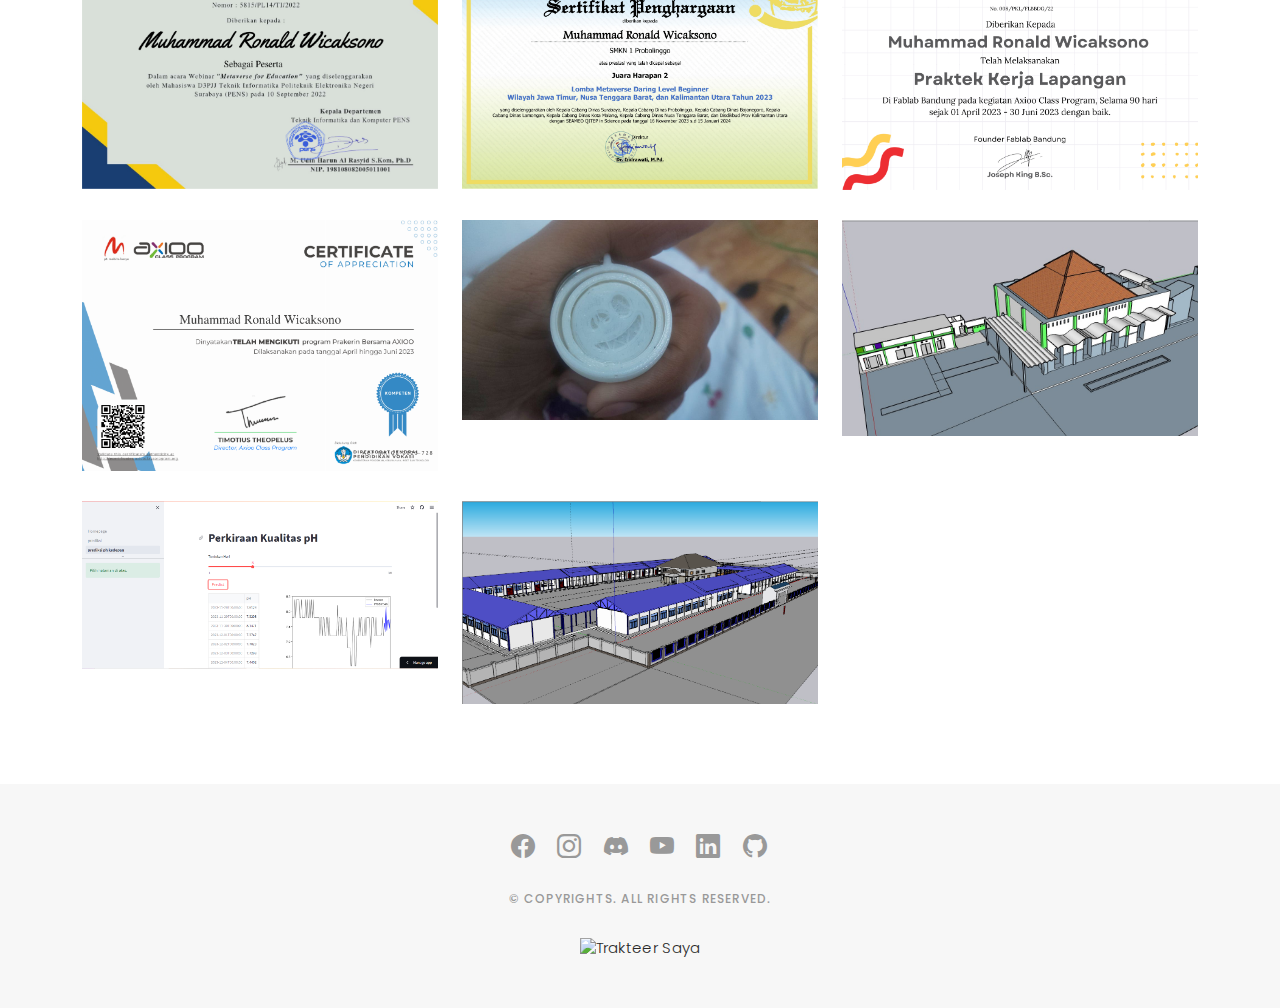
==== commit 8f274d75: "update font dan lain lain" ====
--- a/index.html
+++ b/index.html
@@ -48,7 +48,7 @@
           <li><a href="#resume" class="nav-link scrollto"> <span>Resume</span></a></li>
           <li><a class="nav-link  scrollto" href="#portfolio">Portfolio</a></li>
           <!-- <li><a class="nav-link  scrollto" href="#journal">Motivator</a></li> -->
-          <li class="dropdown"><a href="#"><span>Blog</span> <i class="bi bi-chevron-down"></i></a>
+          <li class="dropdown"><a href=""><span>Blog</span> <i class="bi bi-chevron-down"></i></a>
             <ul>
               <li><a href="ebook.html">Cosplay</a></li>
               <li><a href="video.html">Arts</a></li>
@@ -220,24 +220,21 @@
             <h3 class="resume-title">Experience</h3>
             <div class="resume-item">
               <h4>PALANG MERAH REMAJA</h4>
-              <h5>2022 - 2023</h5>
+              <h5>2022 - Now</h5>
               <p><em>Probolinggo, Jawa Timur</em></p>
               <ul>
-                <li>Riset wilayah dalam pembuatan design</li>
-                <li>Membuat visualisasi 3D design</li>
-                <li>Memberikan laporan mengenai aktivitas praktikum dan progress aktivitas project hingga diterima.</li>
-                <li>Dokumentasi dan penyimpanan hasil project.</li>
+                <li>Menjadi sekretaris</li>
+                <li>Mengelola acara</li>
               </ul>
             </div>
 
             <div class="resume-item">
-              <h4>OLIMPIADE SAINS</h4>
+              <h4>Bendahara Kelas</h4>
               <h5>2023</h5>
               <p><em>Probolinggo, Jawa Timur</em></p>
               <ul>
-                <li>Menjadi Tutor Sebaya Teman Sejurusan</li>
-                <!-- <li>Membuat miniatur palang pintu otomatis dengan esp-32</li>
-                <li>Mengikuti Pelatihan IOT di Politeknik Negeri Jember</li> -->
+                <li>Memantau aliran keungan kelas</li>
+                <li>Mengatur kas kelas</li>
               </ul>
             </div>
 
@@ -304,9 +301,9 @@
             </div>
 
             <div class="progress">
-              <span class="skill">Coreldraw <i class="val">55%</i></span>
+              <span class="skill">Capcut <i class="val">70%</i></span>
               <div class="progress-bar-wrap">
-                <div class="progress-bar" role="progressbar" aria-valuenow="55" aria-valuemin="0" aria-valuemax="100" style="width: 55%;"></div>
+                <div class="progress-bar" role="progressbar" aria-valuenow="70" aria-valuemin="0" aria-valuemax="100" style="width: 70%;"></div>
               </div>
             </div>
 
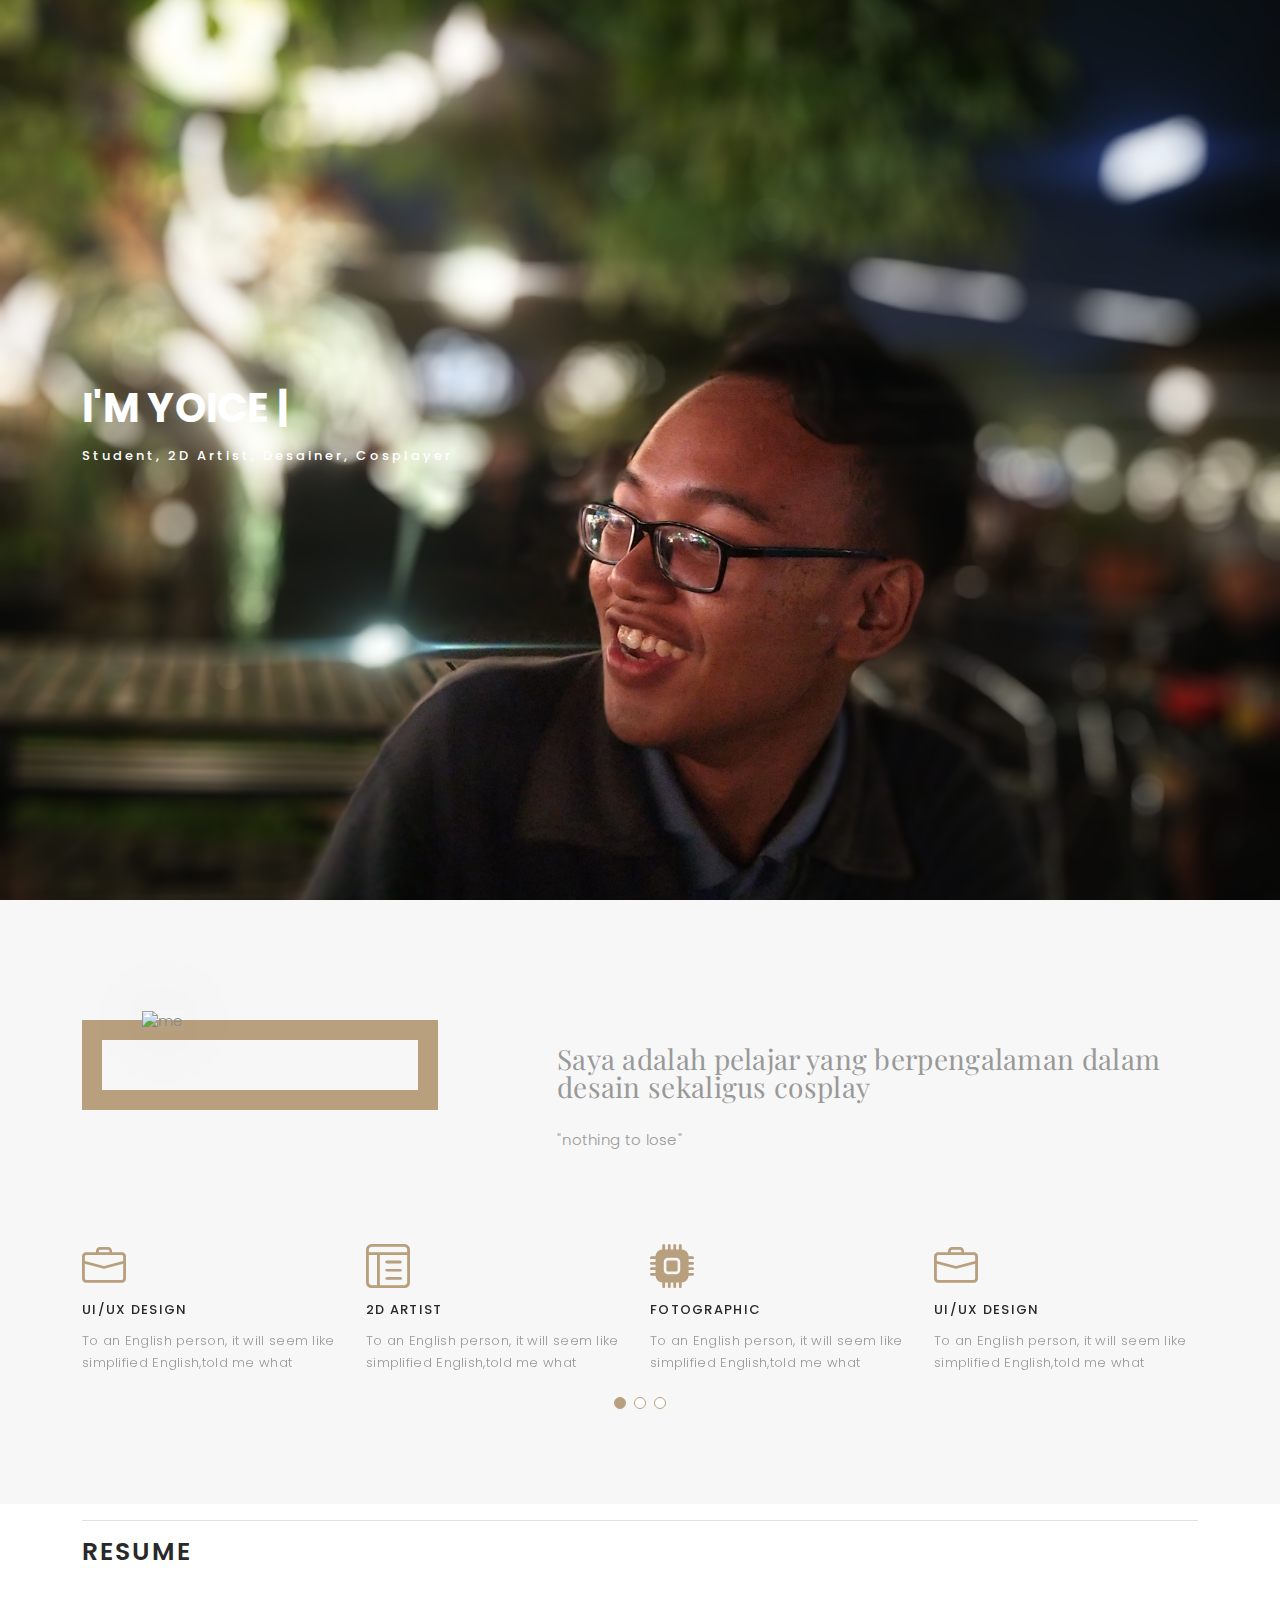
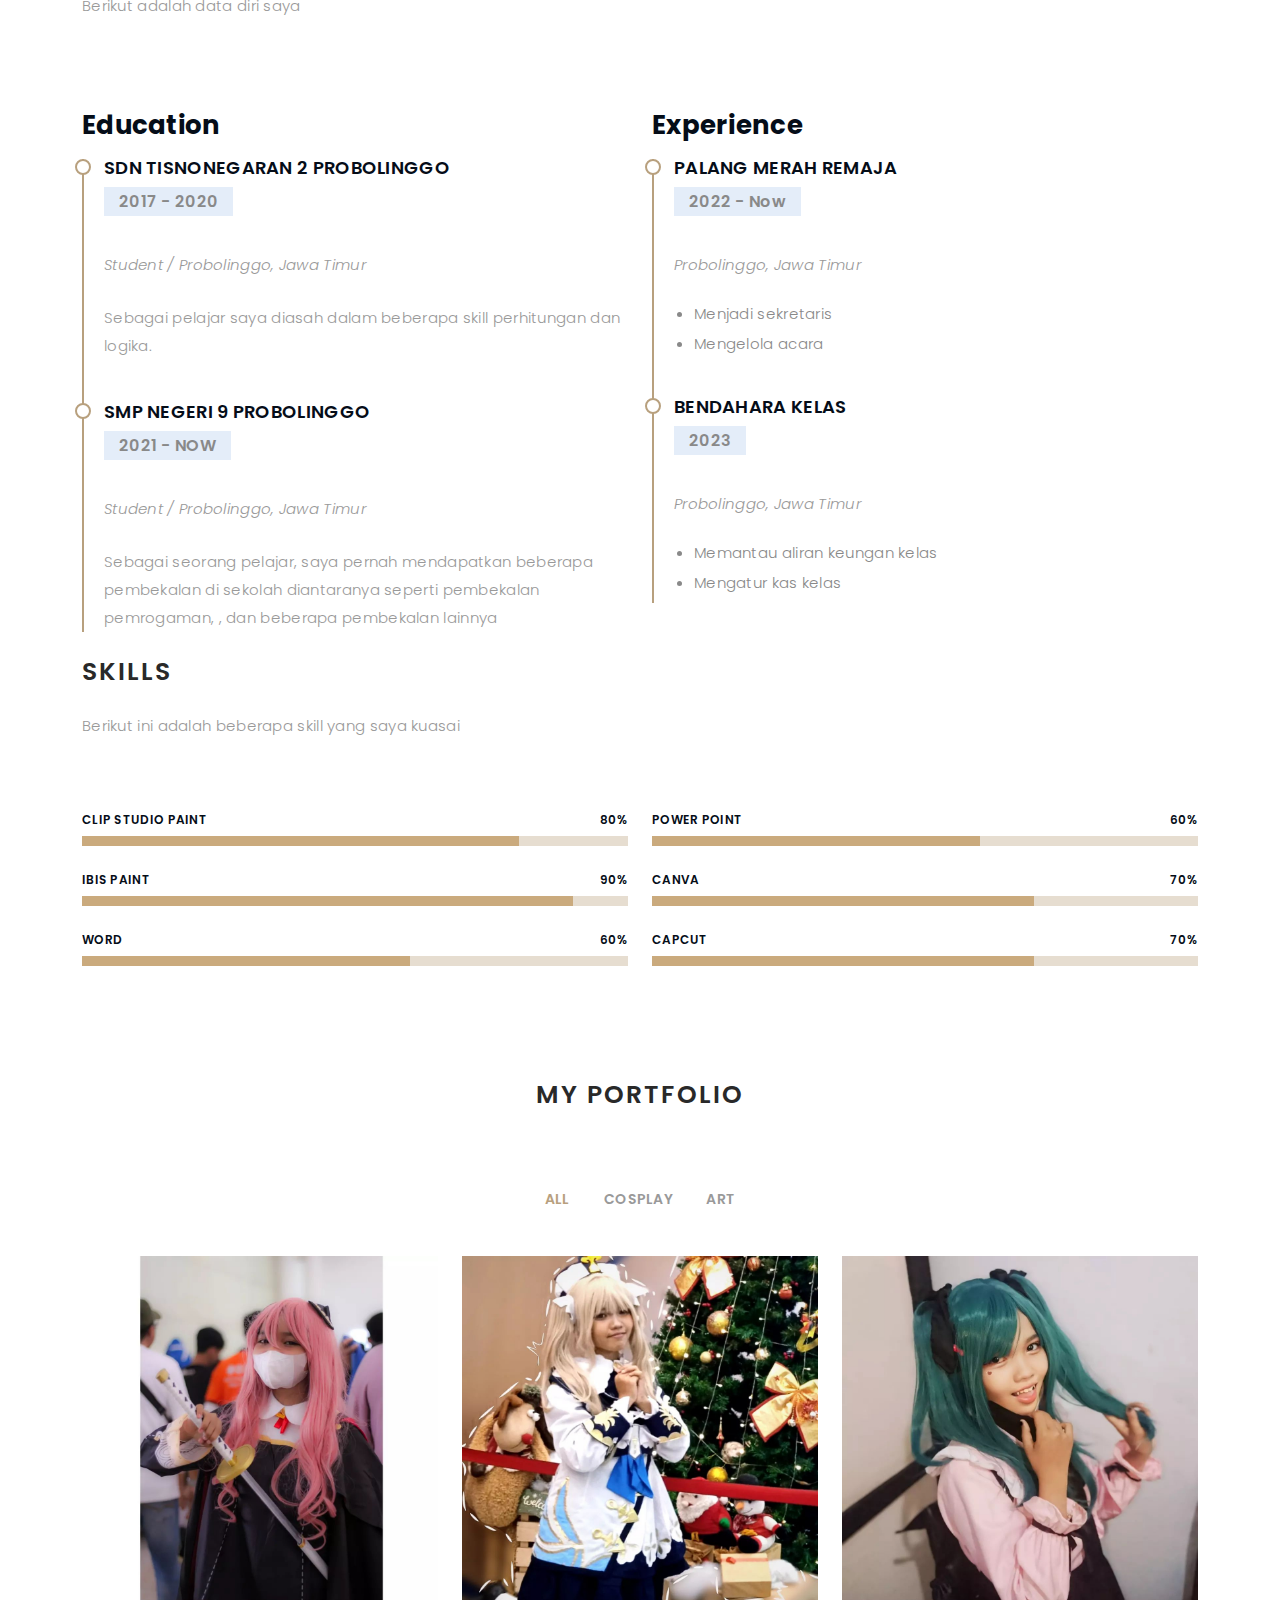
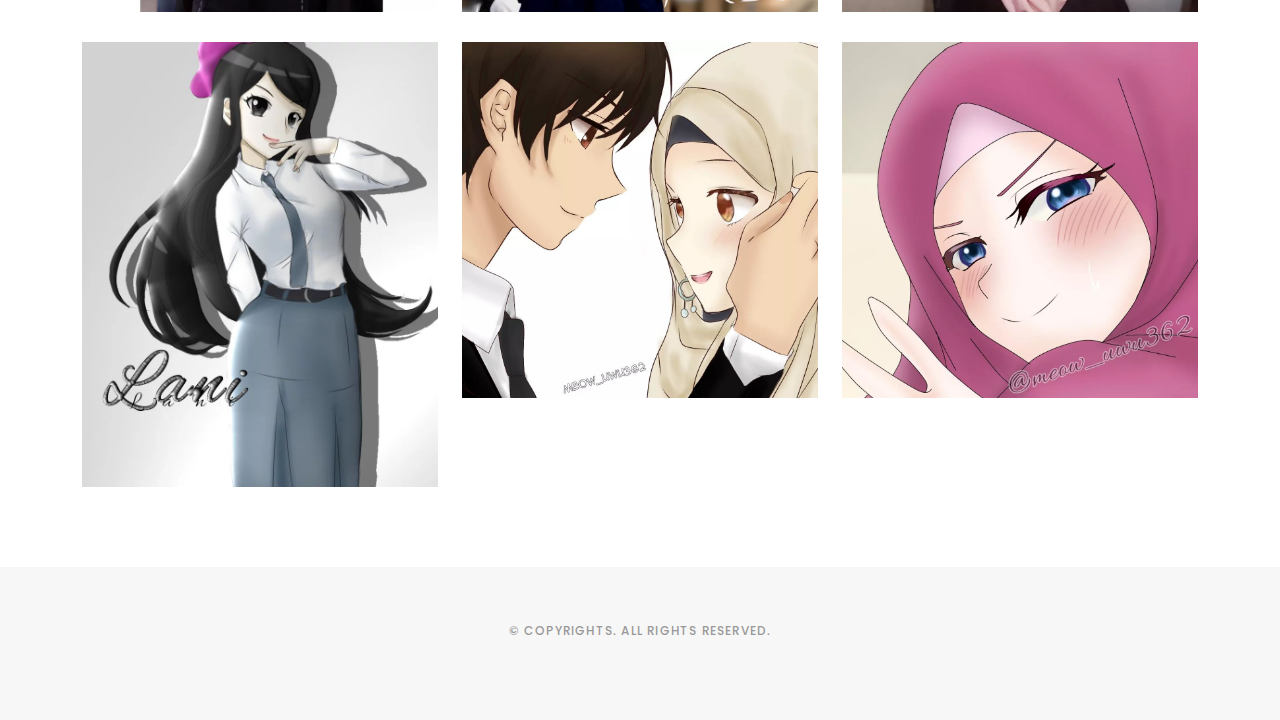
==== commit 981ca7a5: "update" ====
--- a/index.html
+++ b/index.html
@@ -48,7 +48,7 @@
           <li><a href="#resume" class="nav-link scrollto"> <span>Resume</span></a></li>
           <li><a class="nav-link  scrollto" href="#portfolio">Portfolio</a></li>
           <!-- <li><a class="nav-link  scrollto" href="#journal">Motivator</a></li> -->
-          <li class="dropdown"><a href=""><span>Blog</span> <i class="bi bi-chevron-down"></i></a>
+          <li class="dropdown"><a href="#"><span>Blog</span> <i class="bi bi-chevron-down"></i></a>
             <ul>
               <li><a href="ebook.html">Cosplay</a></li>
               <li><a href="video.html">Arts</a></li>
@@ -336,85 +336,46 @@
           </div>
         </div>
 
-        <div class="row portfolio-container">
+        <div class="row portfolio-container"> 
           
+          
+          <!--cosplay-->
           <div class="col-lg-4 col-md-6 portfolio-item filter-app">
-            <img src="assets/img/portfolio/Image-026_21_17_10.jpg" class="img-fluid" alt="">
+            <img src="assets/img/instagram/cosplay/anya.jpg" class="img-fluid" alt="">
             <div class="portfolio-info">
-              <h4>Olimpiade Sains Nasional Jenjang SMP Tingkat Kota</h4>
-              <p>Juara 2</p>
-              <a href="assets/img/portfolio/Image-026_21_17_10.jpg" data-gallery="portfolioGallery" class="portfolio-lightbox preview-link" title="Sertifikat"><i class="bx bx-plus"></i></a>
+              <h4>Cosplay Anya (Spy x Family)</h4>
+              <p>Gedung Soedjono Lumajang</p>
+              <a href="assets/img/instagram/cosplay/anya.jpg" data-gallery="portfolioGallery" class="portfolio-lightbox preview-link" title="Sertifikat"><i class="bx bx-plus"></i></a>
               <!-- <a href="olim.html" class="details-link" title="More Details"><i class="bx bx-link"></i></a> -->
             </div>
           </div>
 
 
           <div class="col-lg-4 col-md-6 portfolio-item filter-app">
-            <img src="assets/img/portfolio/019f91025c5849c688b2c9b4520b6557-1.png" class="img-fluid" alt="">
+            <img src="assets/img/instagram/cosplay/barbara3.jpg" class="img-fluid" alt="">
             <div class="portfolio-info">
-              <h4>Pelatihan Robotik Politeknik jember</h4>
-              <p>IOT</p>
-              <a href="assets/img/portfolio/019f91025c5849c688b2c9b4520b6557-1.png" data-gallery="portfolioGallery" class="portfolio-lightbox preview-link" title="Sertifikat"><i class="bx bx-plus"></i></a>
+              <h4>Barbara (Genshin Impact)</h4>
+              <p>Graha Mulia Probolinggo</p>
+              <a href="assets/img/instagram/cosplay/barbara3.jpg" data-gallery="portfolioGallery" class="portfolio-lightbox preview-link" title="Sertifikat"><i class="bx bx-plus"></i></a>
               <!-- <a href="portfolio-details.html" class="details-link" title="More Details"><i class="bx bx-link"></i></a> -->
             </div>
           </div>
 
           <div class="col-lg-4 col-md-6 portfolio-item filter-app">
-            <img src="assets/img/portfolio/4D00048D-CD06-4955-98D0-FE4026859D26.jpg" class="img-fluid" alt="">
+            <img src="assets/img/instagram/cosplay/miku3.jpg" class="img-fluid" alt="">
             <div class="portfolio-info">
-              <h4>Webinar SQL PENS</h4>
-              <p>Fundamental SQL</p>
-              <a href="assets/img/portfolio/4D00048D-CD06-4955-98D0-FE4026859D26.jpg" data-gallery="portfolioGallery" class="portfolio-lightbox preview-link" title="Sertifikat"><i class="bx bx-plus"></i></a>
+              <h4>Hatsune Miku (Vampire)</h4>
+              <p>Chibicon Surabaya</p>
+              <a href="assets/img/instagram/cosplay/miku3.jpg   " data-gallery="portfolioGallery" class="portfolio-lightbox preview-link" title="Sertifikat"><i class="bx bx-plus"></i></a>
               <!-- <a href="portfolio-details.html" class="details-link" title="More Details"><i class="bx bx-link"></i></a> -->
             </div>
           </div>
 
-          <div class="col-lg-4 col-md-6 portfolio-item filter-app">
-            <img src="assets/img/portfolio/Muhammad Ronald Wicaksono-1.png" class="img-fluid" alt="">
-            <div class="portfolio-info">
-              <h4>Metaverse Education PENS</h4>
-              <p>Fundamental Metaverse</p>
-              <a href="assets/img/portfolio/Muhammad Ronald Wicaksono-1.png" data-gallery="portfolioGallery" class="portfolio-lightbox preview-link" title="Sertifikat"><i class="bx bx-plus"></i></a>
-              <!-- <a href="portfolio-details.html" class="details-link" title="More Details"><i class="bx bx-link"></i></a> -->
-            </div>
-          </div>
-
-          <div class="col-lg-4 col-md-6 portfolio-item filter-app">
-            <img src="assets/img/portfolio/11_Sertifikat Juara Harapan Meta lv Beginner-1.png" class="img-fluid" alt="">
-            <div class="portfolio-info">
-              <h4>Metaverse Daring Level Beginner Wilayah Jawa Timur, Nusa Tenggara Barat, 
-                Kalimantan Utara 2023
-                 </h4>
-              <p>Fundamental Metaverse</p>
-              <a href="assets/img/portfolio/11_Sertifikat Juara Harapan Meta lv Beginner-1.png" data-gallery="portfolioGallery" class="portfolio-lightbox preview-link" title="Sertifikat"><i class="bx bx-plus"></i></a>
-              <!-- <a href="portfolio-details.html" class="details-link" title="More Details"><i class="bx bx-link"></i></a> -->
-            </div>
-          </div>
-
-
-          <div class="col-lg-4 col-md-6 portfolio-item filter-app">
-            <img src="assets/img/portfolio/Sertifikat Fablab Bandung-5.png" class="img-fluid" alt="">
-            <div class="portfolio-info">
-              <h4>Fablab Bandung</h4>
-              <p>Praktek Kerja Lapangan</p>
-              <a href="assets/img/portfolio/Sertifikat Fablab Bandung-5.png" data-gallery="portfolioGallery" class="portfolio-lightbox preview-link" title="Sertifikat"><i class="bx bx-plus"></i></a>
-              <!-- <a href="portfolio-details.html" class="details-link" title="More Details"><i class="bx bx-link"></i></a> -->
-            </div>
-          </div>
-
-          <div class="col-lg-4 col-md-6 portfolio-item filter-app">
-            <img src="assets/img/portfolio/muhammad-ronald-wicaksono-axioo.png" class="img-fluid" alt="">
-            <div class="portfolio-info">
-              <h4>AXIOO</h4>
-              <p>Praktek Kerja Lapangan</p>
-              <a href="assets/img/portfolio/muhammad-ronald-wicaksono-axioo.png" data-gallery="portfolioGallery" class="portfolio-lightbox preview-link" title="Sertifikat"><i class="bx bx-plus"></i></a>
-              <!-- <a href="portfolio-details.html" class="details-link" title="More Details"><i class="bx bx-link"></i></a> -->
-            </div>
-          </div>
-
+  
+          <!--art-->
 
           <div class="col-lg-4 col-md-6 portfolio-item filter-card">
-            <img src="assets/img/portfolio/WhatsApp Image 2023-07-04 at 06.11.07.jpg" class="img-fluid" alt="">
+            <img src="assets/img/instagram/art/sma2.jpg" class="img-fluid" alt="">
             <div class="portfolio-info">
               <h4>3D PRINT</h4>
               <p>Emoji dan lainnya</p>
@@ -425,7 +386,7 @@
 
          
           <div class="col-lg-4 col-md-6 portfolio-item filter-card">
-            <img src="assets/img/portfolio/Screenshot 2023-07-03 134053.jpg" class="img-fluid" alt="">
+            <img src="assets/img/instagram/art/pacaran.jpg" class="img-fluid" alt="">
             <div class="portfolio-info">
               <h4>Musholla dan ruang pramuka SMKN 1 PROBOLINGGO</h4>
               <p>Metaverse 2022</p>
@@ -435,7 +396,7 @@
           </div>
 
             <div class="col-lg-4 col-md-6 portfolio-item filter-card">
-            <img src="assets/img/portfolio/Capture2.PNG" class="img-fluid" alt="">
+            <img src="assets/img/instagram/art/jilbabpink.jpg" class="img-fluid" alt="">
             <div class="portfolio-info">
               <h4>Prediksi Kualitas Air Ikan Nila</h4>
               <p>Rumah Belajar Pranasiswa</p>
@@ -444,18 +405,14 @@
             </div> 
           </div>
 
-
-          <div class="col-lg-4 col-md-6 portfolio-item filter-card">
-            <img src="assets/img/portfolio/rancangan SMA.png" class="img-fluid" alt="">
-            <div class="portfolio-info">
-              <h4>Rancangan Sekolah Menengah Atas</h4>
-              <p>PT. PESONA KHATULISTIWA NUSANTARA</p>
-              <a href="assets/img/portfolio/rancangan SMA.png" data-gallery="portfolioGallery" class="portfolio-lightbox preview-link" title="Desaign"><i class="bx bx-plus"></i></a>
-              <a href="Sekayan.html" class="details-link" title="More Details"><i class="bx bx-link"></i></a>
-            </div> 
-          </div>
-
-
+          <div class="col-12 text-center mt-4">
+            <button class="btn btn-primary" type="button" data-bs-toggle="collapse" data-bs-target="#morePortfolio" aria-expanded="false" aria-controls="morePortfolio">
+              Selengkapnya
+            </button>
+          </div>
+        </div>
+      </div>
+    </div>
 
 
 
@@ -616,7 +573,7 @@
   <!-- ======= Footer ======= -->
   <div id="footer" class="text-center">
     <div class="container">
-      <div class="socials-media text-center">
+      <!-- <div class="socials-media text-center">
 
         <ul class="list-unstyled">
           <li><a href="https://www.facebook.com/roni.wicaksana.7"><i class="bi bi-facebook"></i></a></li>
@@ -628,10 +585,10 @@
           <li><a href="https://github.com/ronald-afk"><i class="bi bi-github"></i></a></li>
         </ul>
 
-      </div>
+      </div> -->
 
       <p>&copy; Copyrights. All rights reserved.</p>
-      <a href="https://trakteer.id/RonaldWicaksono" target="_blank"><img id="wse-buttons-preview" src="https://cdn.trakteer.id/images/embed/trbtn-red-1.png" height="40" style="border:0px;height:40px;" alt="Trakteer Saya"></a>
+      <!-- <a href="https://trakteer.id/RonaldWicaksono" target="_blank"><img id="wse-buttons-preview" src="https://cdn.trakteer.id/images/embed/trbtn-red-1.png" height="40" style="border:0px;height:40px;" alt="Trakteer Saya"></a> -->
       <div class="credits">
       
         
